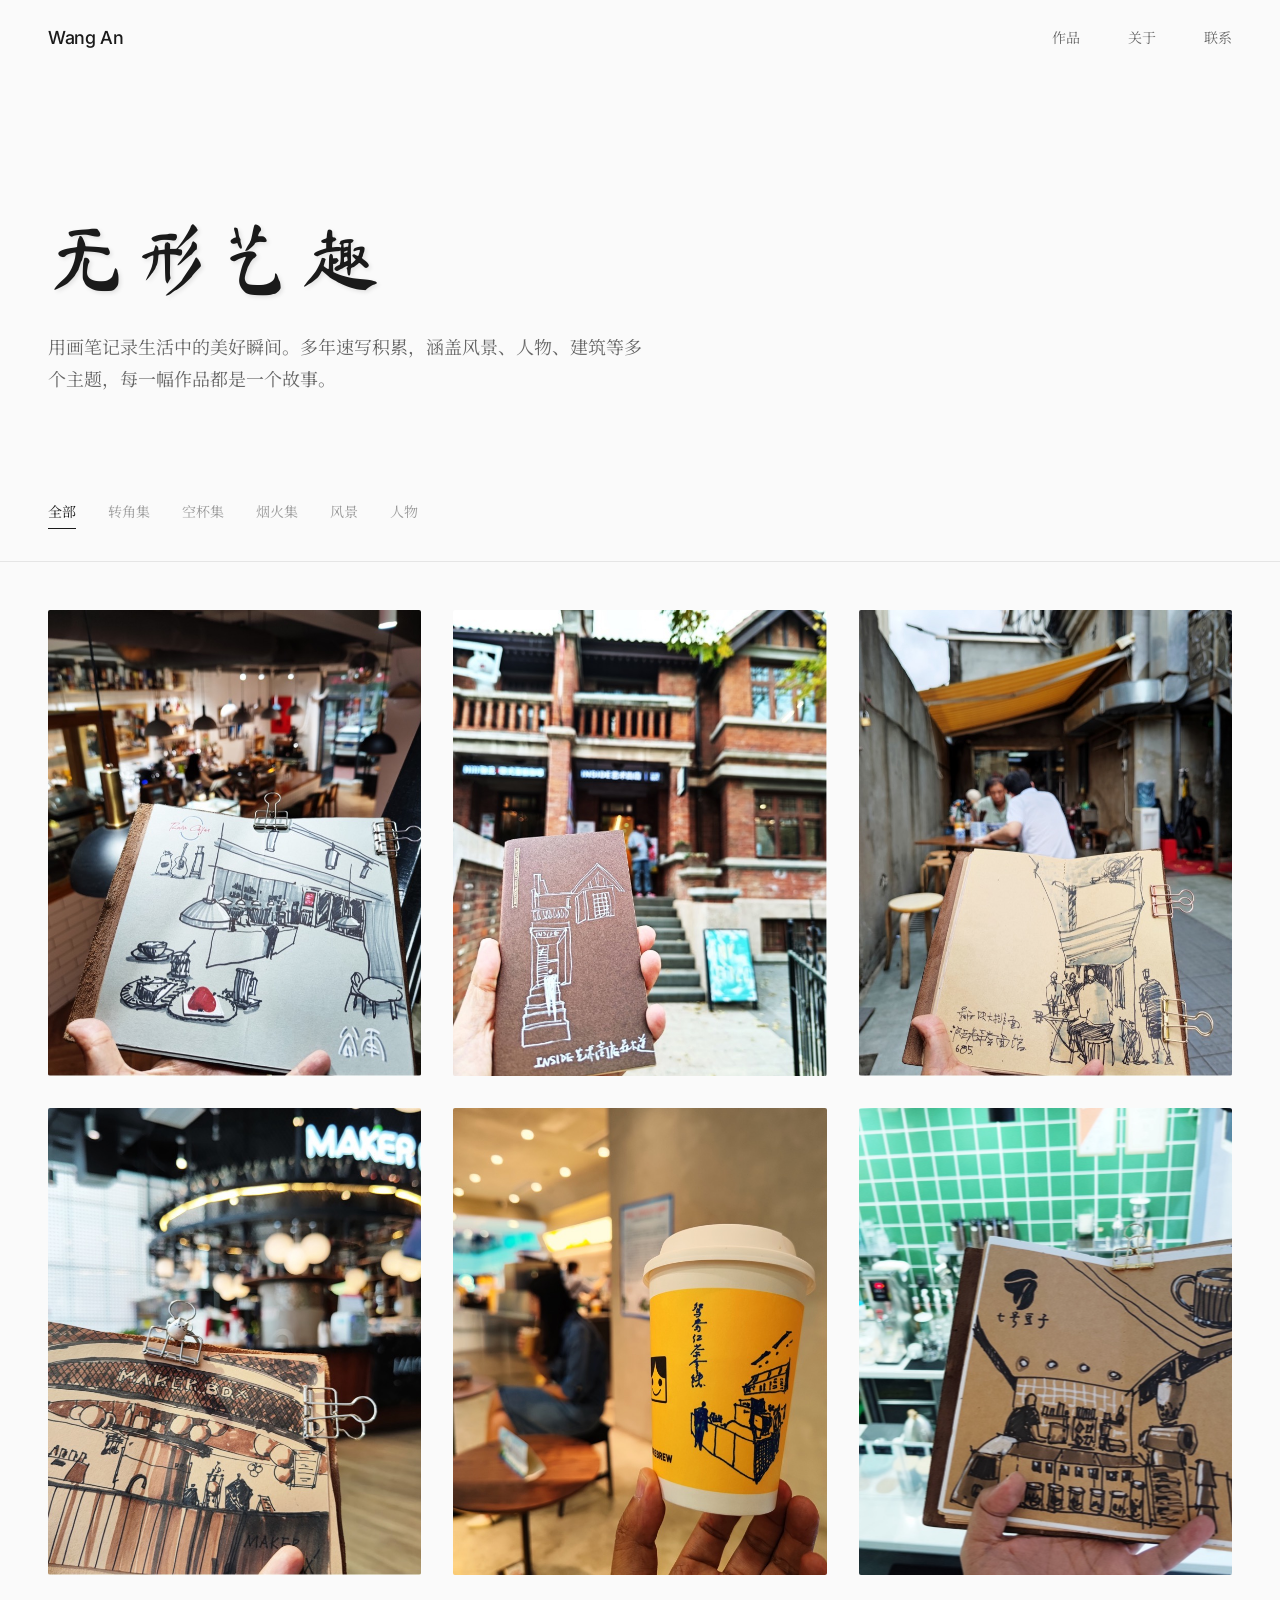
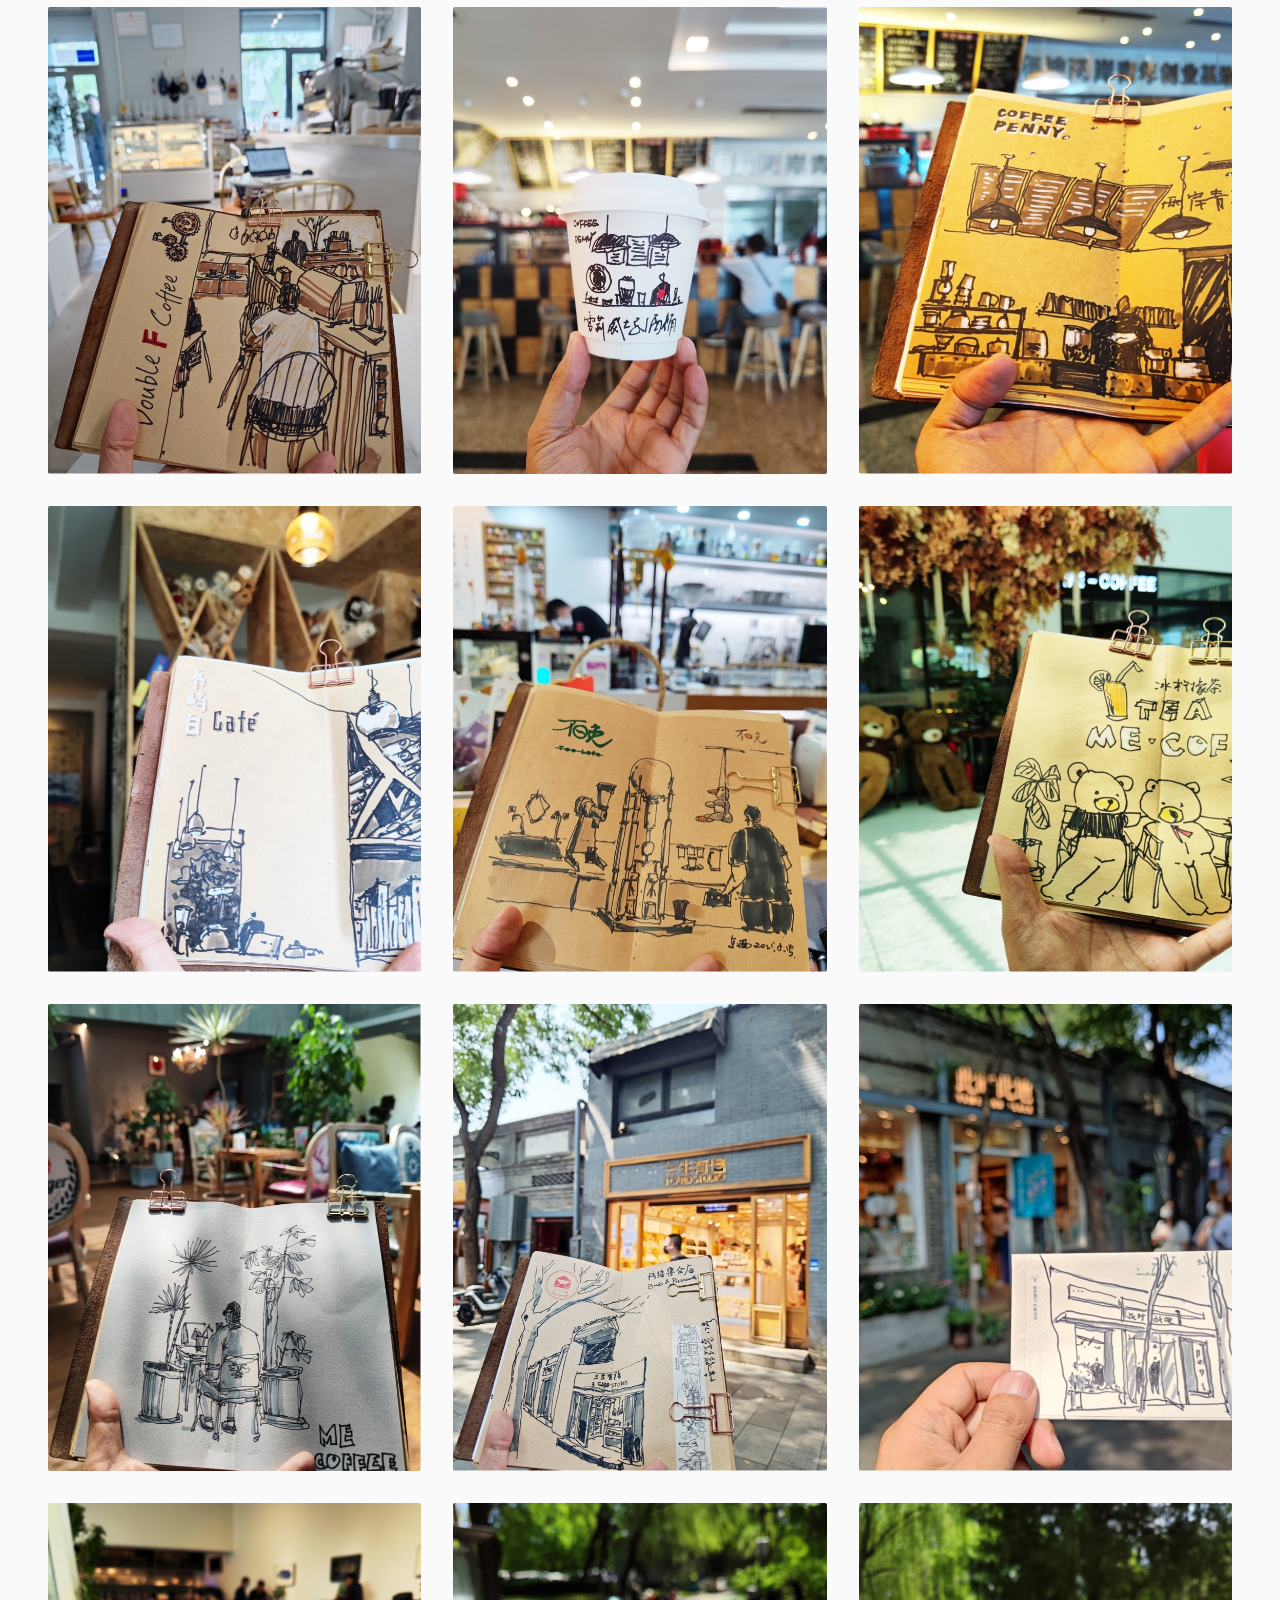
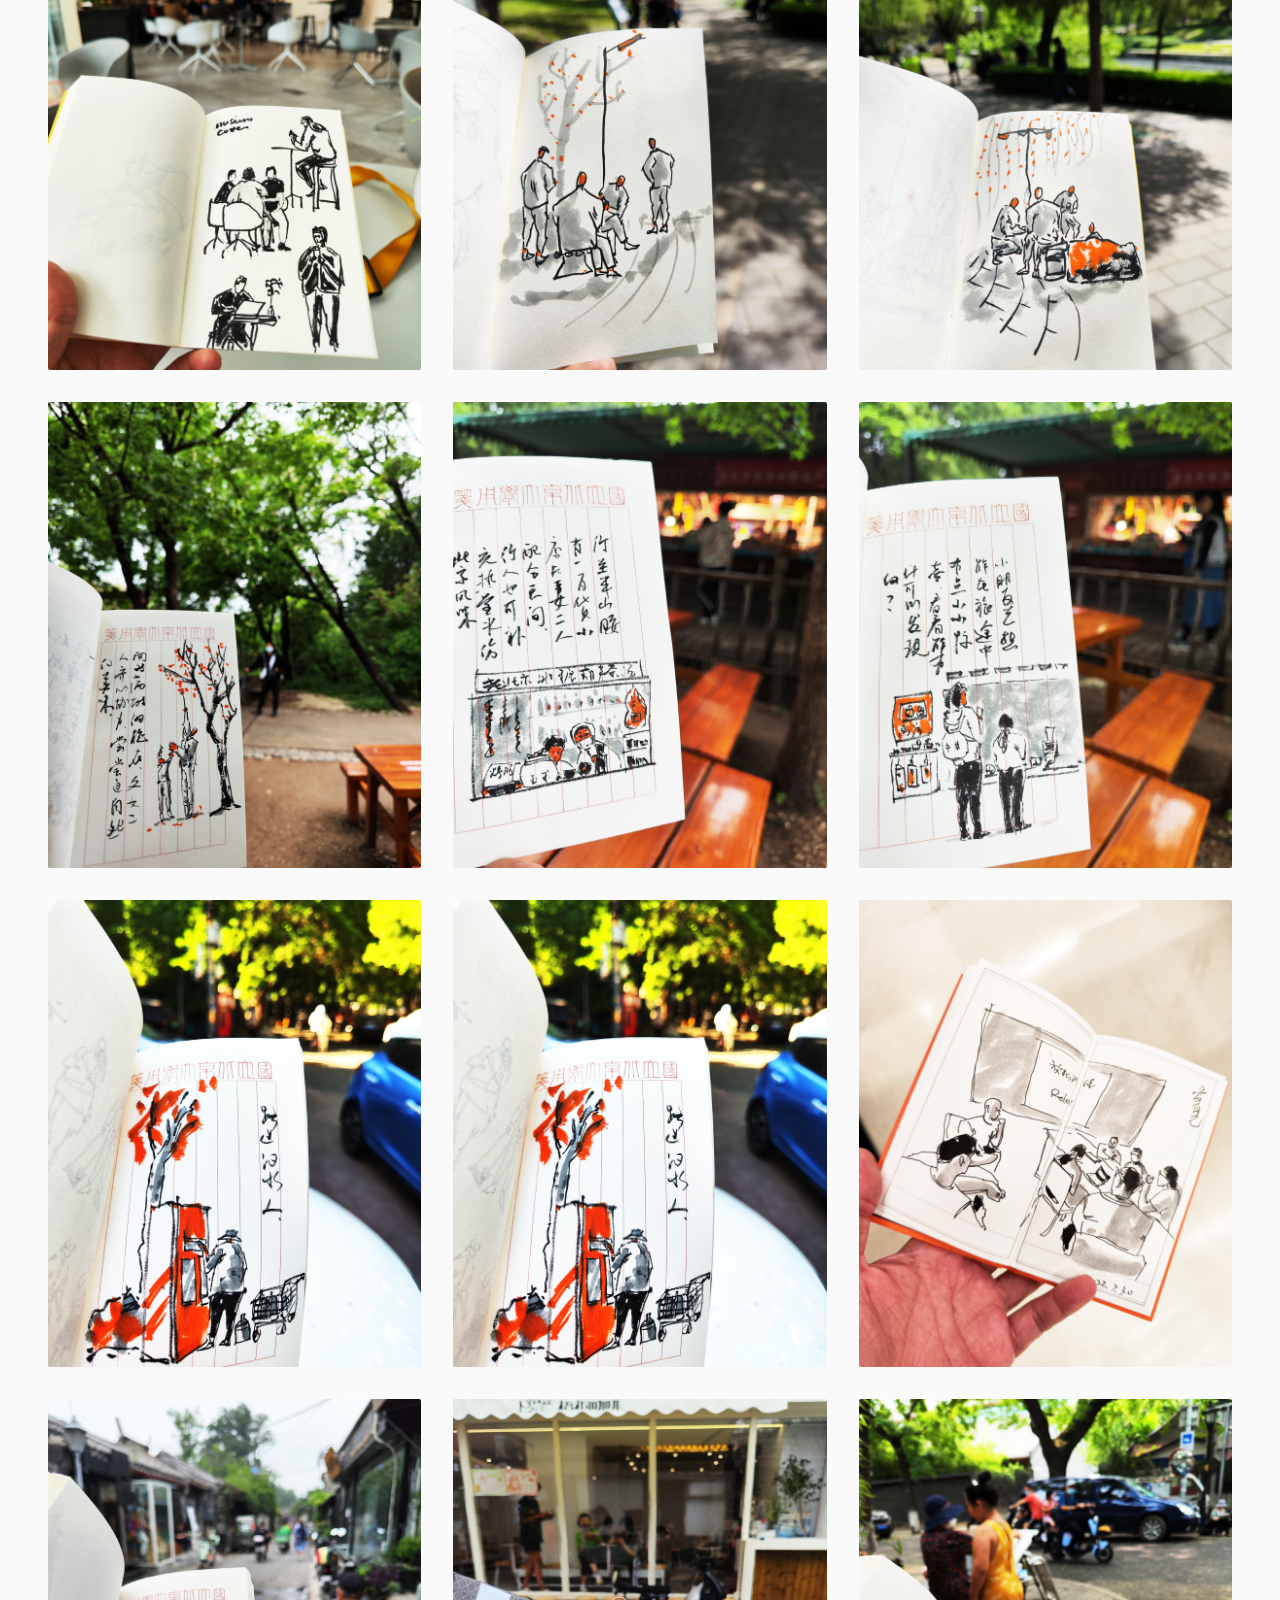
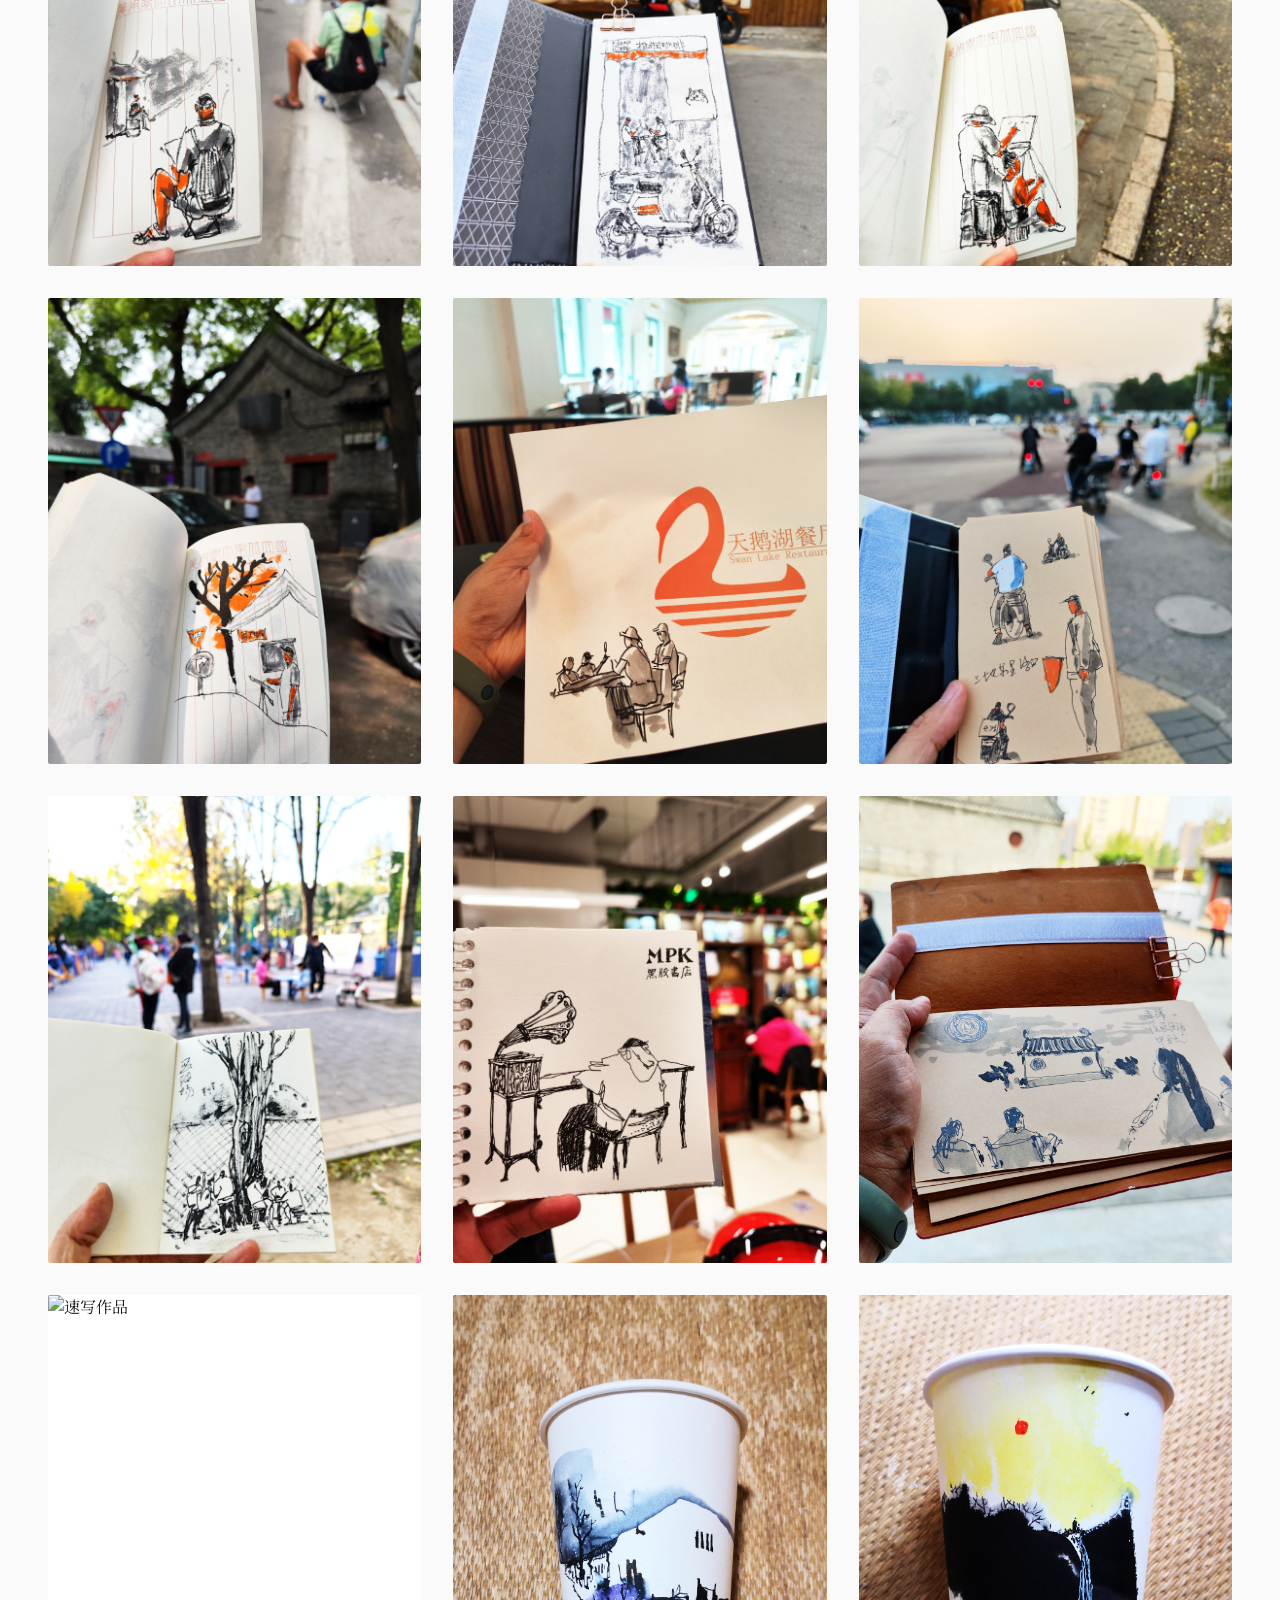
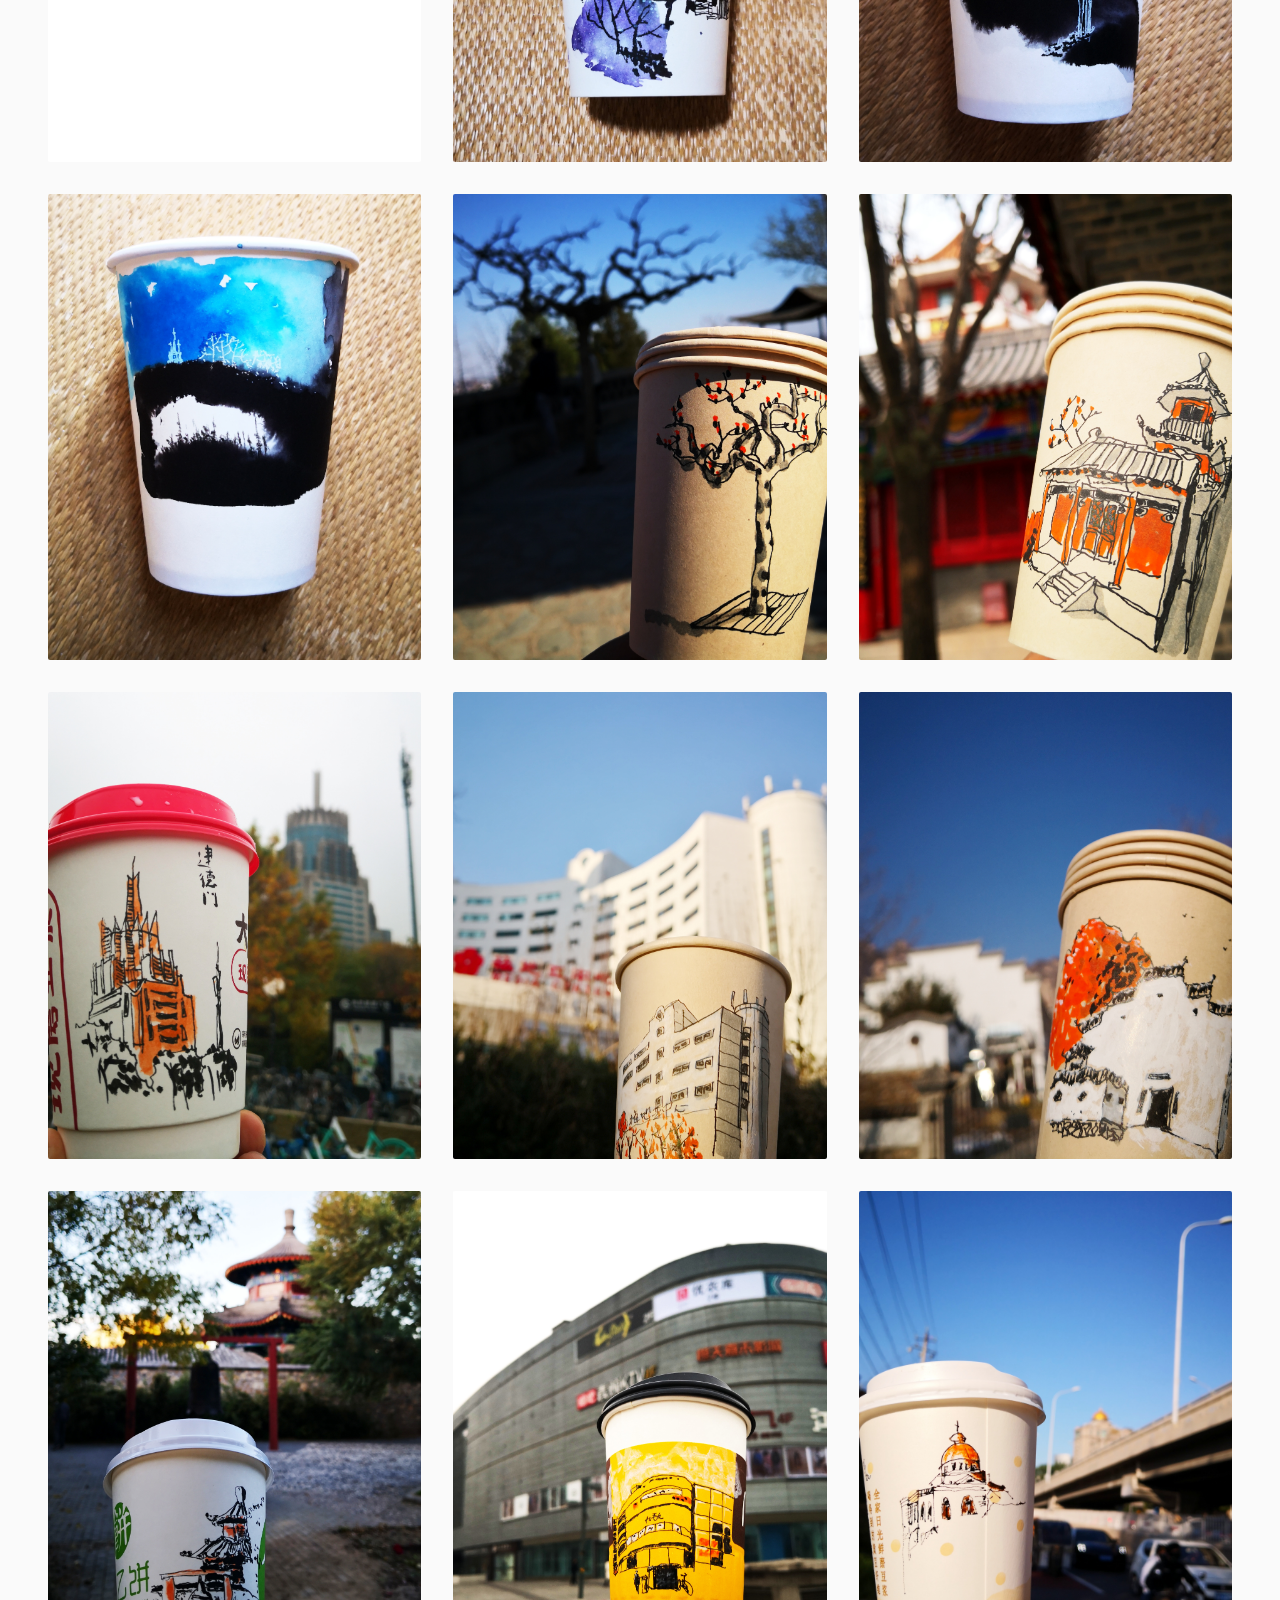
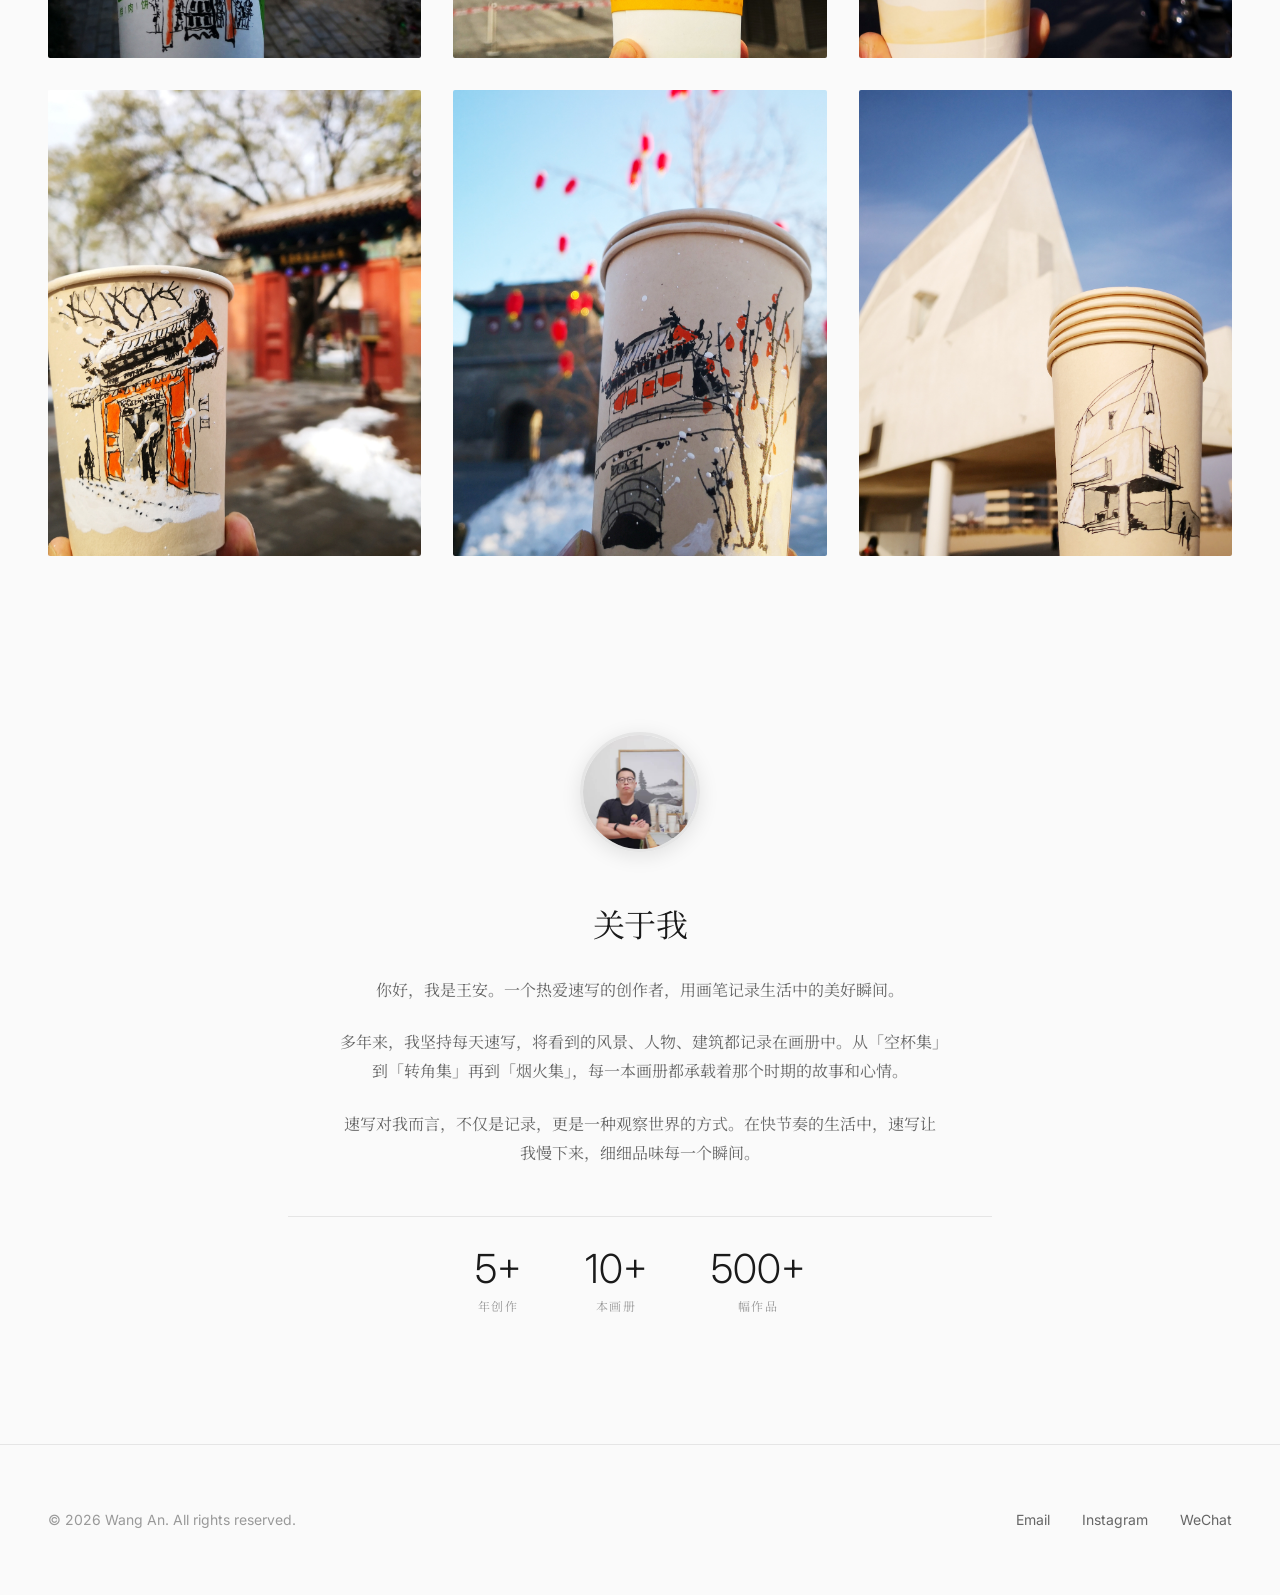
==== index.html @ aca54d9a "修正微信提示文本" ====
<!DOCTYPE html>
<html lang="zh-CN">
<head>
  <meta charset="UTF-8">
  <meta name="viewport" content="width=device-width, initial-scale=1.0">
  <title>Wang An | Sketch Portfolio</title>
  <link rel="preconnect" href="https://fonts.googleapis.com">
  <link rel="preconnect" href="https://fonts.gstatic.com" crossorigin>
  <link href="https://fonts.googleapis.com/css2?family=Inter:wght@300;400;500;600&family=Ma+Shan+Zheng&family=Noto+Serif+SC:wght@300;400;500;600&display=swap" rel="stylesheet">
  <style>
    * {
      margin: 0;
      padding: 0;
      box-sizing: border-box;
    }

    :root {
      --bg-primary: #fafafa;
      --bg-secondary: #ffffff;
      --text-primary: #1a1a1a;
      --text-secondary: #666666;
      --text-muted: #999999;
      --border: #e5e5e5;
      --accent: #1a1a1a;
      --transition: cubic-bezier(0.4, 0, 0.2, 1);
    }

    html {
      scroll-behavior: smooth;
    }

    body {
      font-family: 'Inter', 'Noto Serif SC', -apple-system, BlinkMacSystemFont, sans-serif;
      background: var(--bg-primary);
      color: var(--text-primary);
      line-height: 1.6;
      -webkit-font-smoothing: antialiased;
      -moz-osx-font-smoothing: grayscale;
    }

    /* Header */
    header {
      position: fixed;
      top: 0;
      left: 0;
      right: 0;
      z-index: 100;
      background: rgba(250, 250, 250, 0.95);
      backdrop-filter: blur(10px);
      border-bottom: 1px solid transparent;
      transition: border-color 0.3s var(--transition);
    }

    header.scrolled {
      border-color: var(--border);
    }

    .header-inner {
      max-width: 1400px;
      margin: 0 auto;
      padding: 1.5rem 3rem;
      display: flex;
      justify-content: space-between;
      align-items: center;
    }

    .logo {
      font-size: 1.125rem;
      font-weight: 500;
      letter-spacing: -0.02em;
      color: var(--text-primary);
      text-decoration: none;
    }

    nav {
      display: flex;
      gap: 3rem;
    }

    nav a {
      font-size: 0.875rem;
      color: var(--text-secondary);
      text-decoration: none;
      transition: color 0.2s var(--transition);
      position: relative;
    }

    nav a::after {
      content: '';
      position: absolute;
      bottom: -4px;
      left: 0;
      width: 0;
      height: 1px;
      background: var(--text-primary);
      transition: width 0.3s var(--transition);
    }

    nav a:hover,
    nav a.active {
      color: var(--text-primary);
    }

    nav a:hover::after,
    nav a.active::after {
      width: 100%;
    }

    /* Main */
    main {
      padding-top: 80px;
    }

    /* Hero Section */
    .hero {
      max-width: 1400px;
      margin: 0 auto;
      padding: 8rem 3rem 4rem;
    }

    .hero-content {
      max-width: 800px;
    }

    .hero-title {
      font-family: 'Ma Shan Zheng', cursive;
      font-size: clamp(3rem, 6vw, 5rem);
      font-weight: 400;
      line-height: 1.3;
      letter-spacing: 0.1em;
      margin-bottom: 1.5rem;
      color: var(--text-primary);
      text-shadow: 2px 2px 4px rgba(0,0,0,0.1);
    }

    .hero p {
      font-size: 1.125rem;
      color: var(--text-secondary);
      max-width: 600px;
      line-height: 1.8;
    }

    /* Filter */
    .filter {
      max-width: 1400px;
      margin: 0 auto;
      padding: 2rem 3rem;
      display: flex;
      gap: 2rem;
      border-bottom: 1px solid var(--border);
    }

    .filter-btn {
      font-family: inherit;
      font-size: 0.875rem;
      color: var(--text-muted);
      background: none;
      border: none;
      cursor: pointer;
      padding: 0.5rem 0;
      transition: color 0.2s var(--transition);
      position: relative;
    }

    .filter-btn::after {
      content: '';
      position: absolute;
      bottom: 0;
      left: 0;
      width: 0;
      height: 1px;
      background: var(--text-primary);
      transition: width 0.3s var(--transition);
    }

    .filter-btn:hover,
    .filter-btn.active {
      color: var(--text-primary);
    }

    .filter-btn.active::after {
      width: 100%;
    }

    /* Gallery Grid */
    .gallery {
      max-width: 1400px;
      margin: 0 auto;
      padding: 3rem;
      display: grid;
      grid-template-columns: repeat(auto-fill, minmax(350px, 1fr));
      gap: 2rem;
    }

    .gallery-item {
      position: relative;
      aspect-ratio: 4/5;
      background: var(--bg-secondary);
      overflow: hidden;
      cursor: pointer;
      border-radius: 2px;
    }

    .gallery-item img {
      width: 100%;
      height: 100%;
      object-fit: cover;
      transition: transform 0.6s var(--transition), opacity 0.4s var(--transition);
    }

    .gallery-item:hover img {
      transform: scale(1.03);
    }

    .gallery-item-overlay {
      position: absolute;
      inset: 0;
      background: linear-gradient(to top, rgba(0,0,0,0.6) 0%, transparent 50%);
      opacity: 0;
      transition: opacity 0.4s var(--transition);
      display: flex;
      flex-direction: column;
      justify-content: flex-end;
      padding: 1.5rem;
    }

    .gallery-item:hover .gallery-item-overlay {
      opacity: 1;
    }

    .gallery-item-title {
      font-size: 1rem;
      font-weight: 500;
      color: #fff;
      margin-bottom: 0.25rem;
      transform: translateY(10px);
      transition: transform 0.4s var(--transition);
    }

    .gallery-item-meta {
      font-size: 0.75rem;
      color: rgba(255,255,255,0.7);
      transform: translateY(10px);
      transition: transform 0.4s var(--transition) 0.05s;
    }

    .gallery-item:hover .gallery-item-title,
    .gallery-item:hover .gallery-item-meta {
      transform: translateY(0);
    }

    /* About Section */
    .about {
      max-width: 800px;
      margin: 0 auto;
      padding: 8rem 3rem;
      text-align: center;
    }

    .about-header {
      margin-bottom: 3rem;
    }

    .about-image {
      width: 120px;
      height: 120px;
      margin: 0 auto 1.5rem;
      border-radius: 50%;
      overflow: hidden;
      border: 3px solid var(--border);
      box-shadow: 0 4px 20px rgba(0,0,0,0.1);
    }

    .about-image img {
      width: 100%;
      height: 100%;
      object-fit: cover;
    }

    .about-content h2 {
      font-size: 2rem;
      font-weight: 400;
      margin-bottom: 1.5rem;
      letter-spacing: -0.02em;
    }

    .about-content p {
      color: var(--text-secondary);
      margin-bottom: 1.5rem;
      line-height: 1.8;
      max-width: 600px;
      margin-left: auto;
      margin-right: auto;
    }

    .about-stats {
      display: flex;
      justify-content: center;
      gap: 4rem;
      margin-top: 3rem;
      padding-top: 2rem;
      border-top: 1px solid var(--border);
    }

    .stat-number {
      font-size: 2.5rem;
      font-weight: 300;
      color: var(--text-primary);
      line-height: 1;
    }

    .stat-label {
      font-size: 0.75rem;
      color: var(--text-muted);
      text-transform: uppercase;
      letter-spacing: 0.1em;
      margin-top: 0.5rem;
    }

    /* Footer */
    footer {
      max-width: 1400px;
      margin: 0 auto;
      padding: 4rem 3rem;
      border-top: 1px solid var(--border);
      display: flex;
      justify-content: space-between;
      align-items: center;
    }

    .footer-left {
      font-size: 0.875rem;
      color: var(--text-muted);
    }

    .footer-right {
      display: flex;
      gap: 2rem;
    }

    .footer-right a {
      font-size: 0.875rem;
      color: var(--text-secondary);
      text-decoration: none;
      transition: color 0.2s;
    }

    .footer-right a:hover {
      color: var(--text-primary);
    }

    /* Lightbox */
    .lightbox {
      position: fixed;
      inset: 0;
      z-index: 1000;
      background: rgba(0, 0, 0, 0.95);
      display: flex;
      align-items: center;
      justify-content: center;
      opacity: 0;
      visibility: hidden;
      transition: opacity 0.4s var(--transition), visibility 0.4s;
    }

    .lightbox.active {
      opacity: 1;
      visibility: visible;
    }

    .lightbox-content {
      position: relative;
      max-width: 90vw;
      max-height: 90vh;
    }

    .lightbox-content img {
      max-width: 100%;
      max-height: 90vh;
      object-fit: contain;
      display: block;
    }

    .lightbox-close {
      position: absolute;
      top: -3rem;
      right: 0;
      font-size: 2rem;
      color: rgba(255,255,255,0.7);
      background: none;
      border: none;
      cursor: pointer;
      transition: color 0.2s;
    }

    .lightbox-close:hover {
      color: #fff;
    }

    .lightbox-nav {
      position: absolute;
      top: 50%;
      transform: translateY(-50%);
      font-size: 2rem;
      color: rgba(255,255,255,0.5);
      background: none;
      border: none;
      cursor: pointer;
      padding: 1rem;
      transition: color 0.2s;
    }

    .lightbox-nav:hover {
      color: #fff;
    }

    .lightbox-prev { left: -4rem; }
    .lightbox-next { right: -4rem; }

    .lightbox-info {
      position: absolute;
      bottom: -4rem;
      left: 0;
      right: 0;
      text-align: center;
      color: rgba(255,255,255,0.7);
    }

    .lightbox-info h3 {
      font-size: 1.125rem;
      font-weight: 400;
      color: #fff;
      margin-bottom: 0.25rem;
    }

    .lightbox-info p {
      font-size: 0.875rem;
    }

    /* Responsive */
    @media (max-width: 1024px) {
      .about {
        padding: 4rem 1.5rem;
      }

      .about-stats {
        gap: 2rem;
      }

      .stat-number {
        font-size: 2rem;
      }
    }

    @media (max-width: 768px) {
      .header-inner {
        padding: 1rem 1.5rem;
      }

      nav {
        gap: 1.5rem;
      }

      .hero {
        padding: 6rem 1.5rem 3rem;
      }

      .filter {
        padding: 1.5rem;
        gap: 1rem;
        overflow-x: auto;
        -webkit-overflow-scrolling: touch;
      }

      .gallery {
        padding: 2rem 1.5rem;
        grid-template-columns: repeat(auto-fill, minmax(280px, 1fr));
        gap: 1rem;
      }

      .about {
        padding: 4rem 1.5rem;
      }

      .about-image {
        width: 100px;
        height: 100px;
      }

      .about-stats {
        flex-direction: row;
        gap: 2rem;
      }

      .stat-number {
        font-size: 1.75rem;
      }

      footer {
        flex-direction: column;
        gap: 1rem;
        text-align: center;
        padding: 3rem 1.5rem;
      }

      .lightbox-nav {
        display: none;
      }
    }

    /* Loading Animation */
    @keyframes fadeIn {
      from {
        opacity: 0;
        transform: translateY(20px);
      }
      to {
        opacity: 1;
        transform: translateY(0);
      }
    }

    .gallery-item {
      animation: fadeIn 0.6s ease backwards;
    }

    .gallery-item:nth-child(1) { animation-delay: 0.05s; }
    .gallery-item:nth-child(2) { animation-delay: 0.1s; }
    .gallery-item:nth-child(3) { animation-delay: 0.15s; }
    .gallery-item:nth-child(4) { animation-delay: 0.2s; }
    .gallery-item:nth-child(5) { animation-delay: 0.25s; }
    .gallery-item:nth-child(6) { animation-delay: 0.3s; }
  </style>
</head>
<body>
  <header id="header">
    <div class="header-inner">
      <a href="#" class="logo">Wang An</a>
      <nav>
        <a href="#gallery" class="active">作品</a>
        <a href="#about">关于</a>
        <a href="#contact">联系</a>
      </nav>
    </div>
  </header>

  <main>
    <section class="hero">
      <div class="hero-content">
        <h1 class="hero-title">无形艺趣</h1>
        <p>用画笔记录生活中的美好瞬间。多年速写积累，涵盖风景、人物、建筑等多个主题，每一幅作品都是一个故事。</p>
      </div>
    </section>

    <div class="filter">
      <button class="filter-btn active" data-filter="all">全部</button>
      <button class="filter-btn" data-filter="转角集">转角集</button>
      <button class="filter-btn" data-filter="空杯集">空杯集</button>
      <button class="filter-btn" data-filter="烟火集">烟火集</button>
      <button class="filter-btn" data-filter="风景">风景</button>
      <button class="filter-btn" data-filter="人物">人物</button>
    </div>

    <section id="gallery" class="gallery">
      <div class="gallery-item" data-collection="转角集" data-category="风景">
        <img src="转角集/图片 1.jpg" alt="速写作品 1" loading="lazy">
        <div class="gallery-item-overlay">
          <h3 class="gallery-item-title">转角集 · 作品 1</h3>
          <p class="gallery-item-meta">2020</p>
        </div>
      </div>
      <div class="gallery-item" data-collection="转角集" data-category="风景">
        <img src="转角集/图片 2.jpg" alt="速写作品 2" loading="lazy">
        <div class="gallery-item-overlay">
          <h3 class="gallery-item-title">转角集 · 作品 2</h3>
          <p class="gallery-item-meta">2020</p>
        </div>
      </div>
      <div class="gallery-item" data-collection="转角集" data-category="风景">
        <img src="转角集/图片 3.jpg" alt="速写作品 3" loading="lazy">
        <div class="gallery-item-overlay">
          <h3 class="gallery-item-title">转角集 · 作品 3</h3>
          <p class="gallery-item-meta">2020</p>
        </div>
      </div>
      <div class="gallery-item" data-collection="转角集" data-category="风景">
        <img src="转角集/图片 4.jpg" alt="速写作品 4" loading="lazy">
        <div class="gallery-item-overlay">
          <h3 class="gallery-item-title">转角集 · 作品 4</h3>
          <p class="gallery-item-meta">2020</p>
        </div>
      </div>
      <div class="gallery-item" data-collection="转角集" data-category="风景">
        <img src="转角集/图片 5.jpg" alt="速写作品 5" loading="lazy">
        <div class="gallery-item-overlay">
          <h3 class="gallery-item-title">转角集 · 作品 5</h3>
          <p class="gallery-item-meta">2020</p>
        </div>
      </div>
      <div class="gallery-item" data-collection="转角集" data-category="风景">
        <img src="转角集/图片 6.jpg" alt="速写作品 6" loading="lazy">
        <div class="gallery-item-overlay">
          <h3 class="gallery-item-title">转角集 · 作品 6</h3>
          <p class="gallery-item-meta">2020</p>
        </div>
      </div>
      <div class="gallery-item" data-collection="转角集" data-category="风景">
        <img src="转角集/图片 7.jpg" alt="速写作品 7" loading="lazy">
        <div class="gallery-item-overlay">
          <h3 class="gallery-item-title">转角集 · 作品 7</h3>
          <p class="gallery-item-meta">2020</p>
        </div>
      </div>
      <div class="gallery-item" data-collection="转角集" data-category="风景">
        <img src="转角集/图片 8.jpg" alt="速写作品 8" loading="lazy">
        <div class="gallery-item-overlay">
          <h3 class="gallery-item-title">转角集 · 作品 8</h3>
          <p class="gallery-item-meta">2020</p>
        </div>
      </div>
      <div class="gallery-item" data-collection="转角集" data-category="风景">
        <img src="转角集/图片 9.jpg" alt="速写作品 9" loading="lazy">
        <div class="gallery-item-overlay">
          <h3 class="gallery-item-title">转角集 · 作品 9</h3>
          <p class="gallery-item-meta">2020</p>
        </div>
      </div>
      <div class="gallery-item" data-collection="转角集" data-category="风景">
        <img src="转角集/图片 10.jpg" alt="速写作品 10" loading="lazy">
        <div class="gallery-item-overlay">
          <h3 class="gallery-item-title">转角集 · 作品 10</h3>
          <p class="gallery-item-meta">2020</p>
        </div>
      </div>
      <div class="gallery-item" data-collection="转角集" data-category="风景">
        <img src="转角集/图片 11.jpg" alt="速写作品 11" loading="lazy">
        <div class="gallery-item-overlay">
          <h3 class="gallery-item-title">转角集 · 作品 11</h3>
          <p class="gallery-item-meta">2020</p>
        </div>
      </div>
      <div class="gallery-item" data-collection="转角集" data-category="风景">
        <img src="转角集/图片 12.jpg" alt="速写作品 12" loading="lazy">
        <div class="gallery-item-overlay">
          <h3 class="gallery-item-title">转角集 · 作品 12</h3>
          <p class="gallery-item-meta">2020</p>
        </div>
      </div>
      <div class="gallery-item" data-collection="转角集" data-category="风景">
        <img src="转角集/图片 13.jpg" alt="速写作品 13" loading="lazy">
        <div class="gallery-item-overlay">
          <h3 class="gallery-item-title">转角集 · 作品 13</h3>
          <p class="gallery-item-meta">2020</p>
        </div>
      </div>
      <div class="gallery-item" data-collection="转角集" data-category="风景">
        <img src="转角集/图片 14.jpg" alt="速写作品 14" loading="lazy">
        <div class="gallery-item-overlay">
          <h3 class="gallery-item-title">转角集 · 作品 14</h3>
          <p class="gallery-item-meta">2020</p>
        </div>
      </div>
      <div class="gallery-item" data-collection="转角集" data-category="风景">
        <img src="转角集/图片 15.jpg" alt="速写作品 15" loading="lazy">
        <div class="gallery-item-overlay">
          <h3 class="gallery-item-title">转角集 · 作品 15</h3>
          <p class="gallery-item-meta">2020</p>
        </div>
      </div>
          <div class="gallery-item" data-collection="烟火集" data-category="风景">
        <img src="烟火集/IMG_20220421_121808-01.jpeg" alt="速写作品" loading="lazy">
        <div class="gallery-item-overlay">
          <h3 class="gallery-item-title">烟火集 · 作品 1</h3>
          <p class="gallery-item-meta">2022</p>
        </div>
      </div>
      <div class="gallery-item" data-collection="烟火集" data-category="风景">
        <img src="烟火集/IMG_20220422_111820-01.jpeg" alt="速写作品" loading="lazy">
        <div class="gallery-item-overlay">
          <h3 class="gallery-item-title">烟火集 · 作品 2</h3>
          <p class="gallery-item-meta">2022</p>
        </div>
      </div>
      <div class="gallery-item" data-collection="烟火集" data-category="风景">
        <img src="烟火集/IMG_20220422_112252-01.jpeg" alt="速写作品" loading="lazy">
        <div class="gallery-item-overlay">
          <h3 class="gallery-item-title">烟火集 · 作品 3</h3>
          <p class="gallery-item-meta">2022</p>
        </div>
      </div>
      <div class="gallery-item" data-collection="烟火集" data-category="风景">
        <img src="烟火集/IMG_20220508_121918-01.jpeg" alt="速写作品" loading="lazy">
        <div class="gallery-item-overlay">
          <h3 class="gallery-item-title">烟火集 · 作品 4</h3>
          <p class="gallery-item-meta">2022</p>
        </div>
      </div>
      <div class="gallery-item" data-collection="烟火集" data-category="风景">
        <img src="烟火集/IMG_20220508_123035-01.jpeg" alt="速写作品" loading="lazy">
        <div class="gallery-item-overlay">
          <h3 class="gallery-item-title">烟火集 · 作品 5</h3>
          <p class="gallery-item-meta">2022</p>
        </div>
      </div>
      <div class="gallery-item" data-collection="烟火集" data-category="风景">
        <img src="烟火集/IMG_20220508_124102-01.jpeg" alt="速写作品" loading="lazy">
        <div class="gallery-item-overlay">
          <h3 class="gallery-item-title">烟火集 · 作品 6</h3>
          <p class="gallery-item-meta">2022</p>
        </div>
      </div>
      <div class="gallery-item" data-collection="烟火集" data-category="风景">
        <img src="烟火集/IMG_20220529_162153-01.jpeg" alt="速写作品" loading="lazy">
        <div class="gallery-item-overlay">
          <h3 class="gallery-item-title">烟火集 · 作品 7</h3>
          <p class="gallery-item-meta">2022</p>
        </div>
      </div>
      <div class="gallery-item" data-collection="烟火集" data-category="风景">
        <img src="烟火集/IMG_20220530_000104_204.jpg" alt="速写作品" loading="lazy">
        <div class="gallery-item-overlay">
          <h3 class="gallery-item-title">烟火集 · 作品 8</h3>
          <p class="gallery-item-meta">2022</p>
        </div>
      </div>
      <div class="gallery-item" data-collection="烟火集" data-category="风景">
        <img src="烟火集/IMG_20220731_110556-01.jpeg" alt="速写作品" loading="lazy">
        <div class="gallery-item-overlay">
          <h3 class="gallery-item-title">烟火集 · 作品 9</h3>
          <p class="gallery-item-meta">2022</p>
        </div>
      </div>
      <div class="gallery-item" data-collection="烟火集" data-category="风景">
        <img src="烟火集/IMG_20220806_101411-01.jpeg" alt="速写作品" loading="lazy">
        <div class="gallery-item-overlay">
          <h3 class="gallery-item-title">烟火集 · 作品 10</h3>
          <p class="gallery-item-meta">2022</p>
        </div>
      </div>
      <div class="gallery-item" data-collection="烟火集" data-category="风景">
        <img src="烟火集/IMG_20220806_102522-01.jpeg" alt="速写作品" loading="lazy">
        <div class="gallery-item-overlay">
          <h3 class="gallery-item-title">烟火集 · 作品 11</h3>
          <p class="gallery-item-meta">2022</p>
        </div>
      </div>
      <div class="gallery-item" data-collection="烟火集" data-category="风景">
        <img src="烟火集/IMG_20220806_111328-01.jpeg" alt="速写作品" loading="lazy">
        <div class="gallery-item-overlay">
          <h3 class="gallery-item-title">烟火集 · 作品 12</h3>
          <p class="gallery-item-meta">2022</p>
        </div>
      </div>
      <div class="gallery-item" data-collection="烟火集" data-category="风景">
        <img src="烟火集/IMG_20220806_111437-01.jpeg" alt="速写作品" loading="lazy">
        <div class="gallery-item-overlay">
          <h3 class="gallery-item-title">烟火集 · 作品 13</h3>
          <p class="gallery-item-meta">2022</p>
        </div>
      </div>
      <div class="gallery-item" data-collection="烟火集" data-category="风景">
        <img src="烟火集/IMG_20220814_112403-01.jpeg" alt="速写作品" loading="lazy">
        <div class="gallery-item-overlay">
          <h3 class="gallery-item-title">烟火集 · 作品 14</h3>
          <p class="gallery-item-meta">2022</p>
        </div>
      </div>
      <div class="gallery-item" data-collection="烟火集" data-category="风景">
        <img src="烟火集/IMG_20220930_172922-01.jpeg" alt="速写作品" loading="lazy">
        <div class="gallery-item-overlay">
          <h3 class="gallery-item-title">烟火集 · 作品 15</h3>
          <p class="gallery-item-meta">2022</p>
        </div>
      </div>
      <div class="gallery-item" data-collection="烟火集" data-category="风景">
        <img src="烟火集/IMG_20221016_162659-01.jpeg" alt="速写作品" loading="lazy">
        <div class="gallery-item-overlay">
          <h3 class="gallery-item-title">烟火集 · 作品 16</h3>
          <p class="gallery-item-meta">2022</p>
        </div>
      </div>
      <div class="gallery-item" data-collection="烟火集" data-category="风景">
        <img src="烟火集/IMG_20221024_135651-01.jpeg" alt="速写作品" loading="lazy">
        <div class="gallery-item-overlay">
          <h3 class="gallery-item-title">烟火集 · 作品 17</h3>
          <p class="gallery-item-meta">2022</p>
        </div>
      </div>
      <div class="gallery-item" data-collection="烟火集" data-category="风景">
        <img src="烟火集/WechatIMG1101.jpeg" alt="速写作品" loading="lazy">
        <div class="gallery-item-overlay">
          <h3 class="gallery-item-title">烟火集 · 作品 18</h3>
          <p class="gallery-item-meta">2022</p>
        </div>
      </div>
      <div class="gallery-item" data-collection="空杯集" data-category="风景">
        <img src="空杯集/植物园.jpeg" alt="速写作品" loading="lazy">
        <div class="gallery-item-overlay">
          <h3 class="gallery-item-title">空杯集 · 作品 1</h3>
          <p class="gallery-item-meta">2020</p>
        </div>
      </div>
      <div class="gallery-item" data-collection="空杯集" data-category="风景">
        <img src="空杯集/IMG_20200210_193935-01.jpeg" alt="速写作品" loading="lazy">
        <div class="gallery-item-overlay">
          <h3 class="gallery-item-title">空杯集 · 作品 2</h3>
          <p class="gallery-item-meta">2020</p>
        </div>
      </div>
      <div class="gallery-item" data-collection="空杯集" data-category="风景">
        <img src="空杯集/IMG_20200217_121407-01.jpeg" alt="速写作品" loading="lazy">
        <div class="gallery-item-overlay">
          <h3 class="gallery-item-title">空杯集 · 作品 3</h3>
          <p class="gallery-item-meta">2020</p>
        </div>
      </div>
      <div class="gallery-item" data-collection="空杯集" data-category="风景">
        <img src="空杯集/IMG_20200217_122225-01.jpeg" alt="速写作品" loading="lazy">
        <div class="gallery-item-overlay">
          <h3 class="gallery-item-title">空杯集 · 作品 4</h3>
          <p class="gallery-item-meta">2020</p>
        </div>
      </div>
      <div class="gallery-item" data-collection="空杯集" data-category="风景">
        <img src="空杯集/IMG_20200403_143514-01.jpeg" alt="速写作品" loading="lazy">
        <div class="gallery-item-overlay">
          <h3 class="gallery-item-title">空杯集 · 作品 5</h3>
          <p class="gallery-item-meta">2020</p>
        </div>
      </div>
      <div class="gallery-item" data-collection="空杯集" data-category="风景">
        <img src="空杯集/IMG_20200409_135620-01.jpeg" alt="速写作品" loading="lazy">
        <div class="gallery-item-overlay">
          <h3 class="gallery-item-title">空杯集 · 作品 6</h3>
          <p class="gallery-item-meta">2020</p>
        </div>
      </div>
      <div class="gallery-item" data-collection="空杯集" data-category="风景">
        <img src="空杯集/健德门.jpeg" alt="速写作品" loading="lazy">
        <div class="gallery-item-overlay">
          <h3 class="gallery-item-title">空杯集 · 作品 7</h3>
          <p class="gallery-item-meta">2020</p>
        </div>
      </div>
      <div class="gallery-item" data-collection="空杯集" data-category="风景">
        <img src="空杯集/军事博物馆2.jpeg" alt="速写作品" loading="lazy">
        <div class="gallery-item-overlay">
          <h3 class="gallery-item-title">空杯集 · 作品 8</h3>
          <p class="gallery-item-meta">2020</p>
        </div>
      </div>
      <div class="gallery-item" data-collection="空杯集" data-category="风景">
        <img src="空杯集/凤凰岭.jpeg" alt="速写作品" loading="lazy">
        <div class="gallery-item-overlay">
          <h3 class="gallery-item-title">空杯集 · 作品 9</h3>
          <p class="gallery-item-meta">2020</p>
        </div>
      </div>
      <div class="gallery-item" data-collection="空杯集" data-category="风景">
        <img src="空杯集/大钟寺.jpeg" alt="速写作品" loading="lazy">
        <div class="gallery-item-overlay">
          <h3 class="gallery-item-title">空杯集 · 作品 10</h3>
          <p class="gallery-item-meta">2020</p>
        </div>
      </div>
      <div class="gallery-item" data-collection="空杯集" data-category="风景">
        <img src="空杯集/巴沟.jpeg" alt="速写作品" loading="lazy">
        <div class="gallery-item-overlay">
          <h3 class="gallery-item-title">空杯集 · 作品 11</h3>
          <p class="gallery-item-meta">2020</p>
        </div>
      </div>
      <div class="gallery-item" data-collection="空杯集" data-category="风景">
        <img src="空杯集/建国门.jpeg" alt="速写作品" loading="lazy">
        <div class="gallery-item-overlay">
          <h3 class="gallery-item-title">空杯集 · 作品 12</h3>
          <p class="gallery-item-meta">2020</p>
        </div>
      </div>
      <div class="gallery-item" data-collection="空杯集" data-category="风景">
        <img src="空杯集/珠市口-先农坛2.jpeg" alt="速写作品" loading="lazy">
        <div class="gallery-item-overlay">
          <h3 class="gallery-item-title">空杯集 · 作品 13</h3>
          <p class="gallery-item-meta">2020</p>
        </div>
      </div>
      <div class="gallery-item" data-collection="空杯集" data-category="风景">
        <img src="空杯集/老龙头.jpeg" alt="速写作品" loading="lazy">
        <div class="gallery-item-overlay">
          <h3 class="gallery-item-title">空杯集 · 作品 14</h3>
          <p class="gallery-item-meta">2020</p>
        </div>
      </div>
      <div class="gallery-item" data-collection="空杯集" data-category="风景">
        <img src="空杯集/阿亚那教堂.jpeg" alt="速写作品" loading="lazy">
        <div class="gallery-item-overlay">
          <h3 class="gallery-item-title">空杯集 · 作品 15</h3>
          <p class="gallery-item-meta">2020</p>
        </div>
      </div>
    </section>

    <section id="about" class="about">
      <div class="about-header">
        <div class="about-image">
          <img src="转角集/肖像.jpeg" alt="王安" loading="lazy">
        </div>
      </div>
      <div class="about-content">
        <h2>关于我</h2>
        <p>你好，我是王安。一个热爱速写的创作者，用画笔记录生活中的美好瞬间。</p>
        <p>多年来，我坚持每天速写，将看到的风景、人物、建筑都记录在画册中。从「空杯集」到「转角集」再到「烟火集」，每一本画册都承载着那个时期的故事和心情。</p>
        <p>速写对我而言，不仅是记录，更是一种观察世界的方式。在快节奏的生活中，速写让我慢下来，细细品味每一个瞬间。</p>
        
        <div class="about-stats">
          <div class="stat">
            <div class="stat-number">5+</div>
            <div class="stat-label">年创作</div>
          </div>
          <div class="stat">
            <div class="stat-number">10+</div>
            <div class="stat-label">本画册</div>
          </div>
          <div class="stat">
            <div class="stat-number">500+</div>
            <div class="stat-label">幅作品</div>
          </div>
        </div>
      </div>
    </section>
  </main>

  <footer id="contact">
    <div class="footer-left">
      © 2026 Wang An. All rights reserved.
    </div>
    <div class="footer-right">
      <a href="mailto:wangan@shuce.top">Email</a>
      <a href="https://instagram.com/waanng" target="_blank">Instagram</a>
      <a href="#" onclick="alert('微信: waanng')">WeChat</a>
    </div>
  </footer>

  <!-- Lightbox -->
  <div class="lightbox" id="lightbox">
    <button class="lightbox-close" onclick="closeLightbox()">&times;</button>
    <button class="lightbox-nav lightbox-prev" onclick="changeImage(-1)">&#8249;</button>
    <button class="lightbox-nav lightbox-next" onclick="changeImage(1)">&#8250;</button>
    <div class="lightbox-content">
      <img src="" alt="" id="lightbox-img">
      <div class="lightbox-info">
        <h3 id="lightbox-title"></h3>
        <p id="lightbox-meta"></p>
      </div>
    </div>
  </div>

  <script>
    // Header scroll effect
    const header = document.getElementById('header');
    window.addEventListener('scroll', () => {
      if (window.scrollY > 50) {
        header.classList.add('scrolled');
      } else {
        header.classList.remove('scrolled');
      }
    });

    // Filter functionality
    const filterBtns = document.querySelectorAll('.filter-btn');
    const galleryItems = document.querySelectorAll('.gallery-item');

    filterBtns.forEach(btn => {
      btn.addEventListener('click', () => {
        const filter = btn.dataset.filter;
        
        filterBtns.forEach(b => b.classList.remove('active'));
        btn.classList.add('active');

        galleryItems.forEach(item => {
          const collection = item.dataset.collection;
          const category = item.dataset.category;
          
          if (filter === 'all' || collection === filter || category === filter) {
            item.style.display = 'block';
            setTimeout(() => {
              item.style.opacity = '1';
              item.style.transform = 'translateY(0)';
            }, 10);
          } else {
            item.style.opacity = '0';
            item.style.transform = 'translateY(20px)';
            setTimeout(() => {
              item.style.display = 'none';
            }, 300);
          }
        });
      });
    });

    // Lightbox functionality
    const lightbox = document.getElementById('lightbox');
    const lightboxImg = document.getElementById('lightbox-img');
    const lightboxTitle = document.getElementById('lightbox-title');
    const lightboxMeta = document.getElementById('lightbox-meta');
    let currentImageIndex = 0;
    let visibleItems = [];

    function openLightbox(index) {
      visibleItems = Array.from(galleryItems).filter(item => item.style.display !== 'none');
      currentImageIndex = index;
      updateLightbox();
      lightbox.classList.add('active');
      document.body.style.overflow = 'hidden';
    }

    function closeLightbox() {
      lightbox.classList.remove('active');
      document.body.style.overflow = '';
    }

    function changeImage(direction) {
      currentImageIndex += direction;
      if (currentImageIndex < 0) currentImageIndex = visibleItems.length - 1;
      if (currentImageIndex >= visibleItems.length) currentImageIndex = 0;
      updateLightbox();
    }

    function updateLightbox() {
      const item = visibleItems[currentImageIndex];
      const img = item.querySelector('img');
      const title = item.querySelector('.gallery-item-title').textContent;
      const meta = item.querySelector('.gallery-item-meta').textContent;
      
      lightboxImg.src = img.src;
      lightboxTitle.textContent = title;
      lightboxMeta.textContent = meta;
    }

    // Add click events to gallery items
    galleryItems.forEach((item, index) => {
      item.addEventListener('click', () => openLightbox(index));
    });

    // Close lightbox on background click
    lightbox.addEventListener('click', (e) => {
      if (e.target === lightbox) closeLightbox();
    });

    // Keyboard navigation
    document.addEventListener('keydown', (e) => {
      if (!lightbox.classList.contains('active')) return;
      
      if (e.key === 'Escape') closeLightbox();
      if (e.key === 'ArrowLeft') changeImage(-1);
      if (e.key === 'ArrowRight') changeImage(1);
    });

    // Smooth scroll for navigation links
    document.querySelectorAll('a[href^="#"]').forEach(anchor => {
      anchor.addEventListener('click', function (e) {
        e.preventDefault();
        const target = document.querySelector(this.getAttribute('href'));
        if (target) {
          target.scrollIntoView({
            behavior: 'smooth',
            block: 'start'
          });
        }
      });
    });

    // Update active nav on scroll
    const sections = document.querySelectorAll('section[id], footer[id]');
    window.addEventListener('scroll', () => {
      let current = '';
      sections.forEach(section => {
        const sectionTop = section.offsetTop;
        if (scrollY >= sectionTop - 200) {
          current = section.getAttribute('id');
        }
      });

      document.querySelectorAll('nav a').forEach(link => {
        link.classList.remove('active');
        if (link.getAttribute('href') === `#${current}`) {
          link.classList.add('active');
        }
      });
    });
  </script>
</body>
</html>
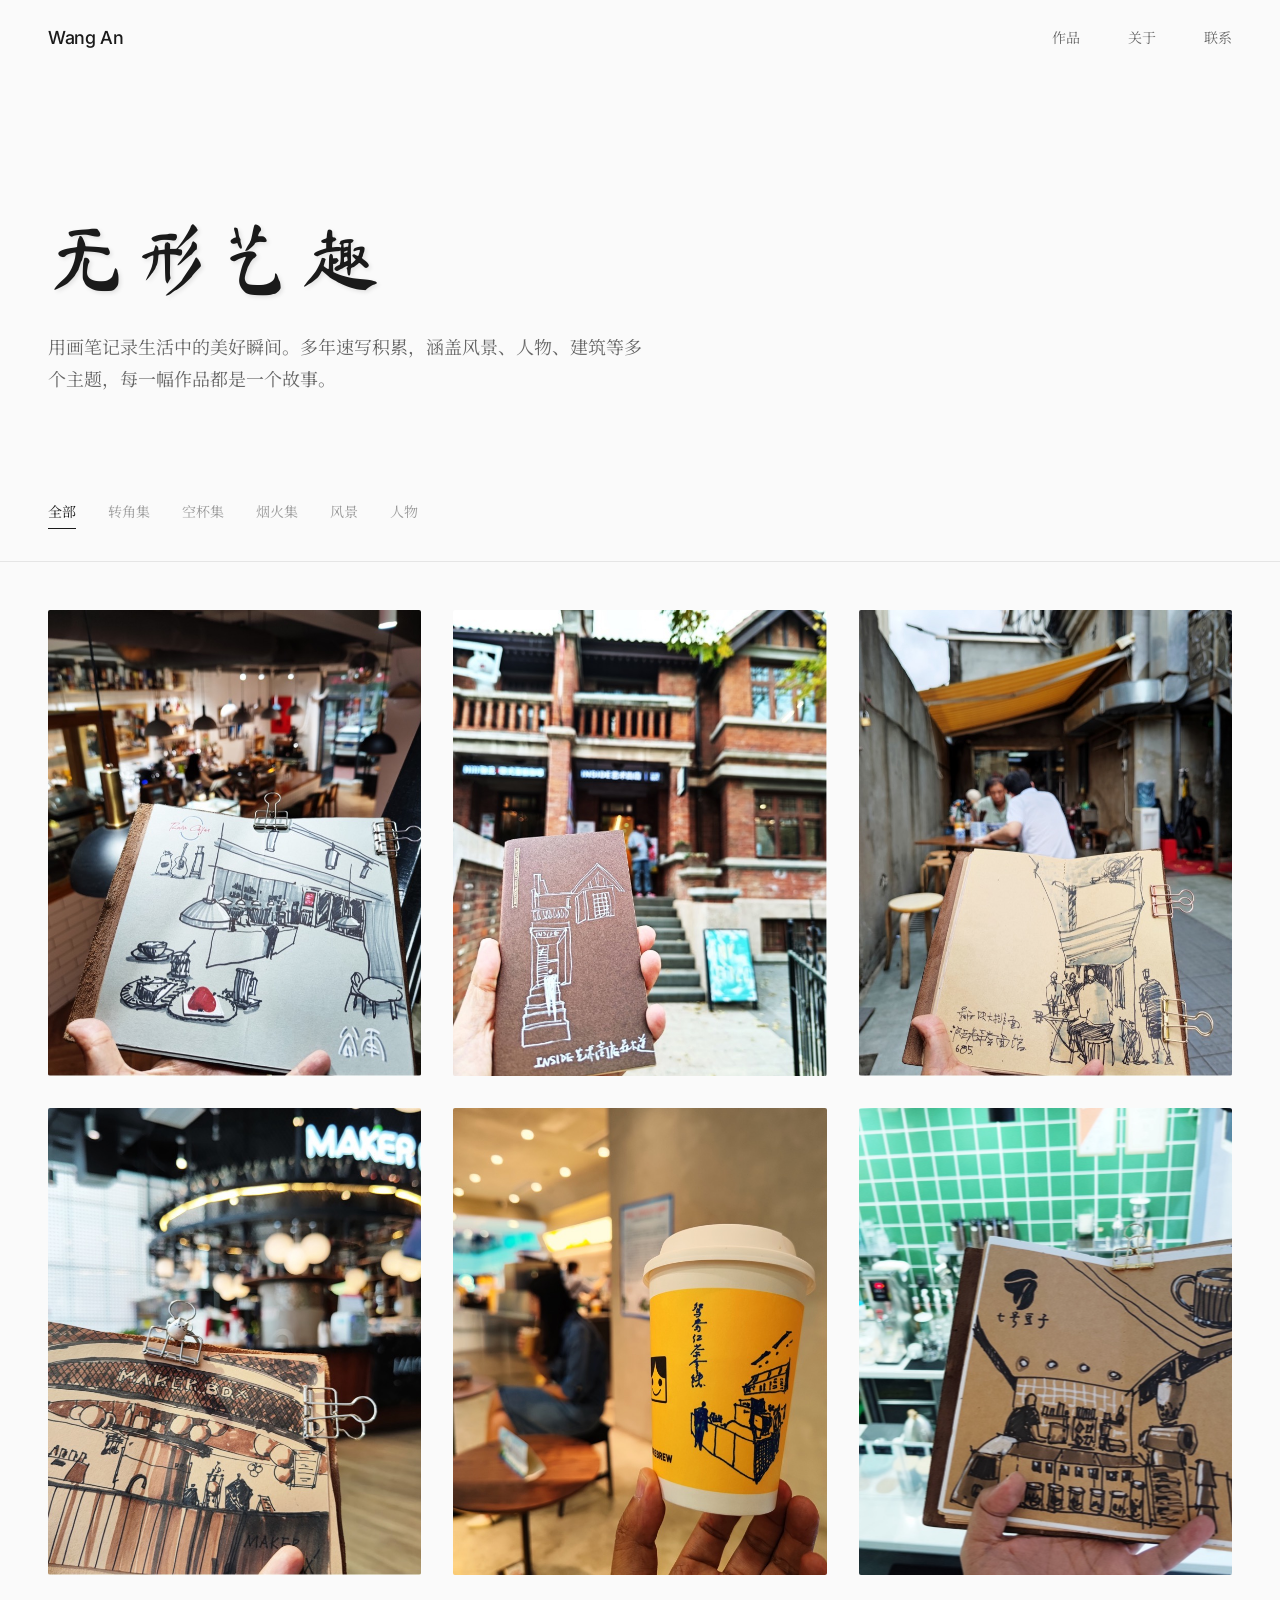
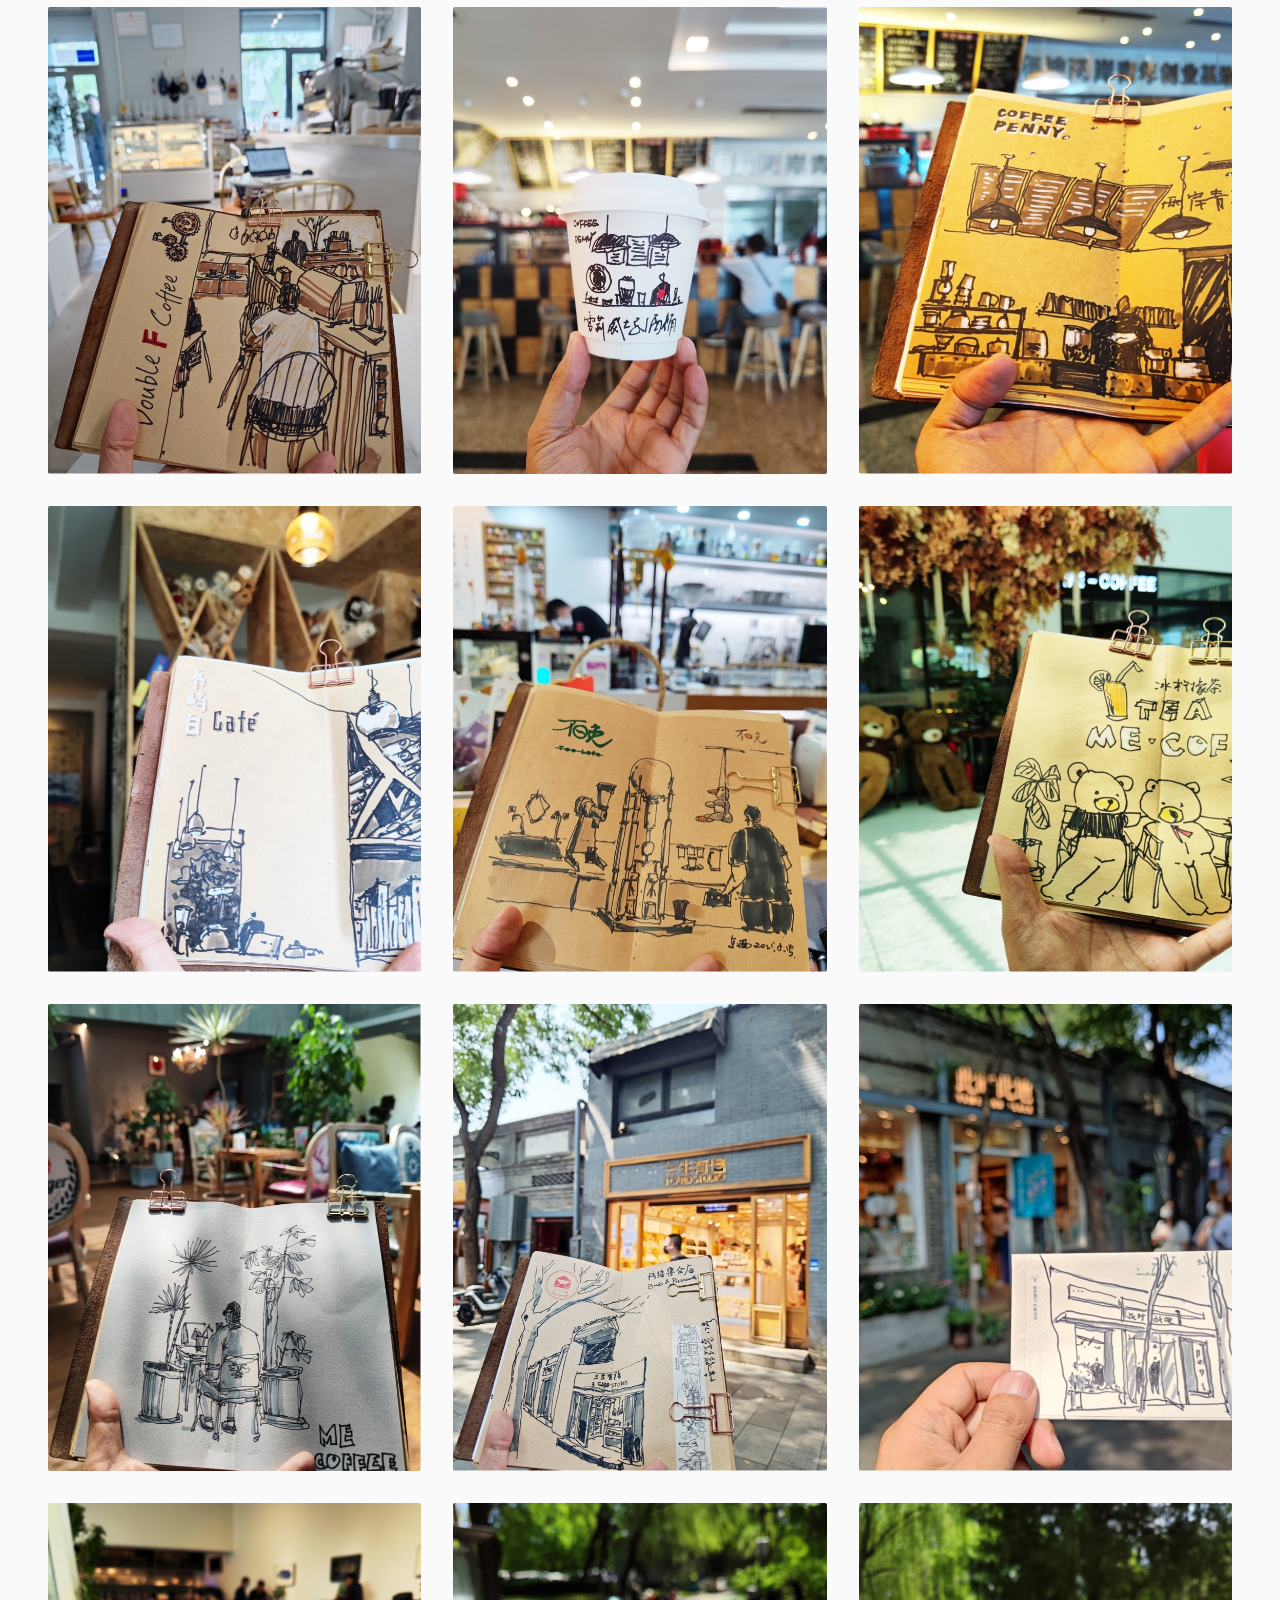
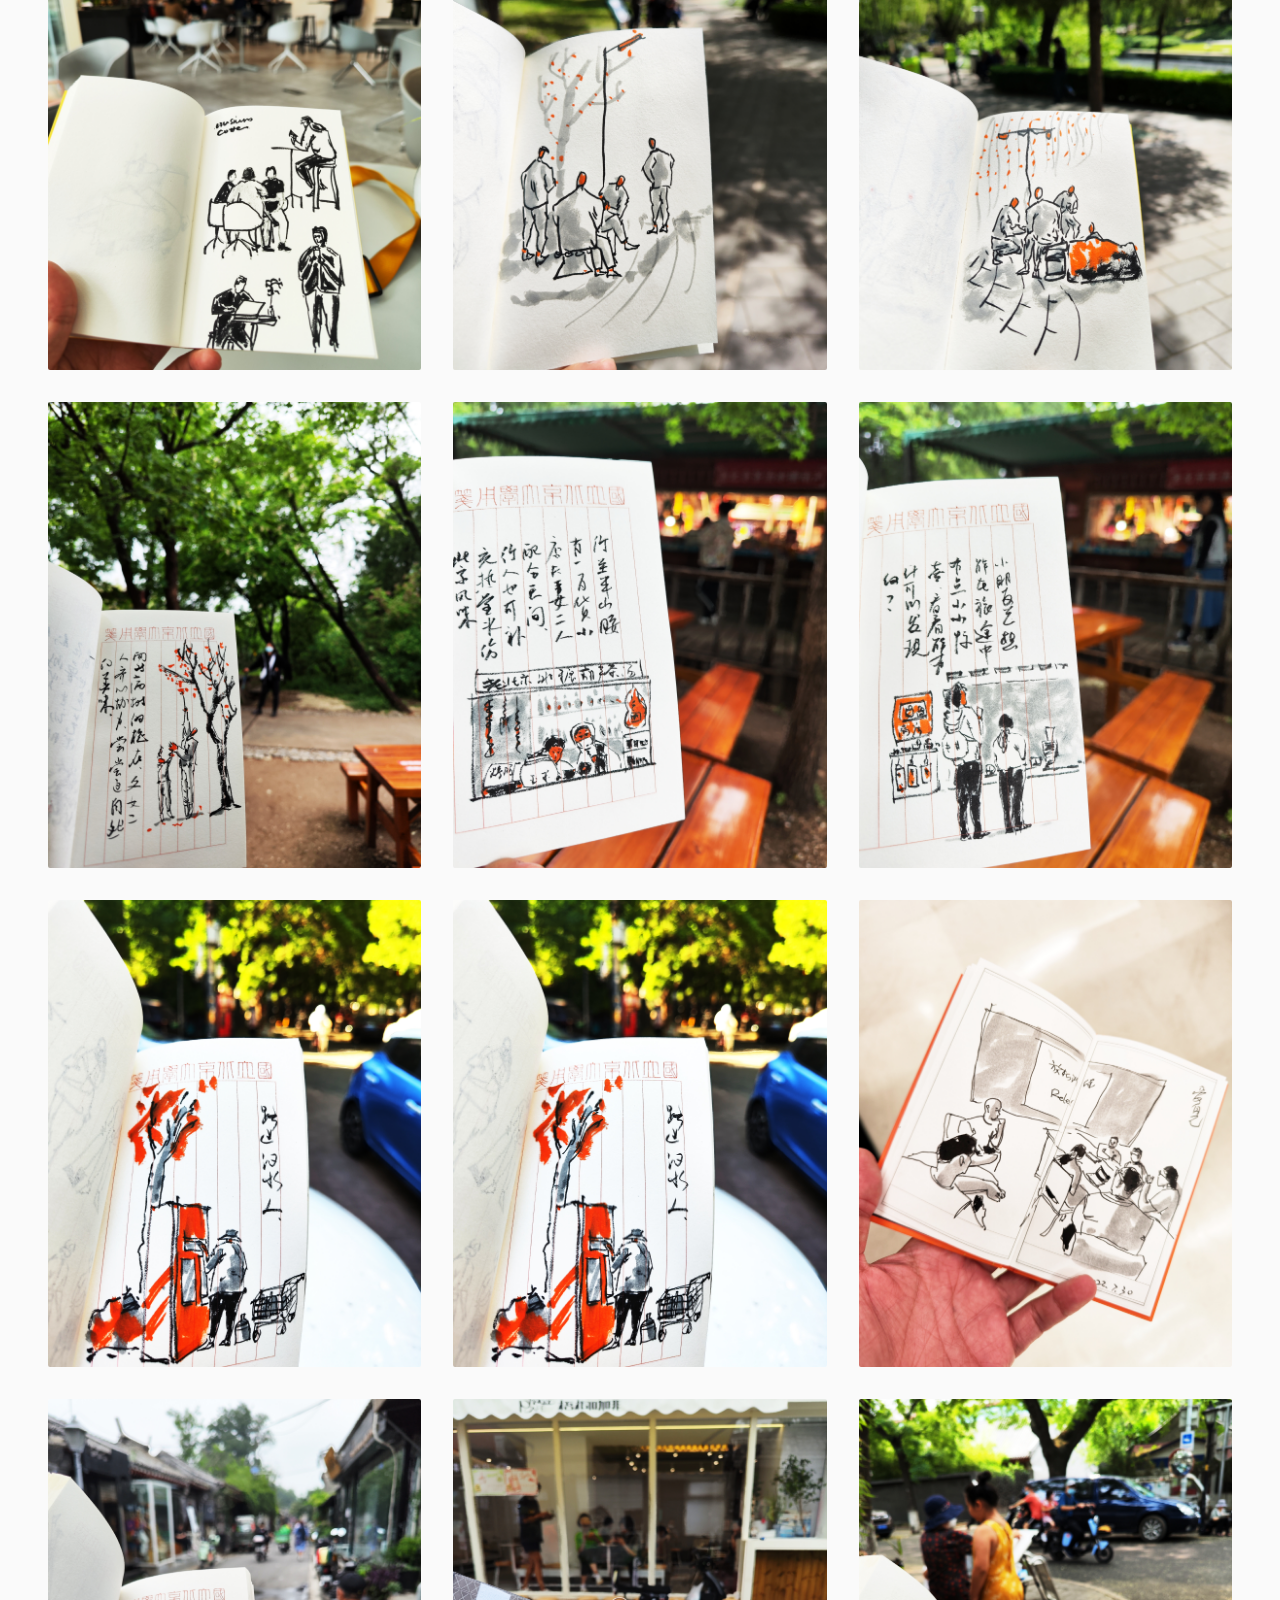
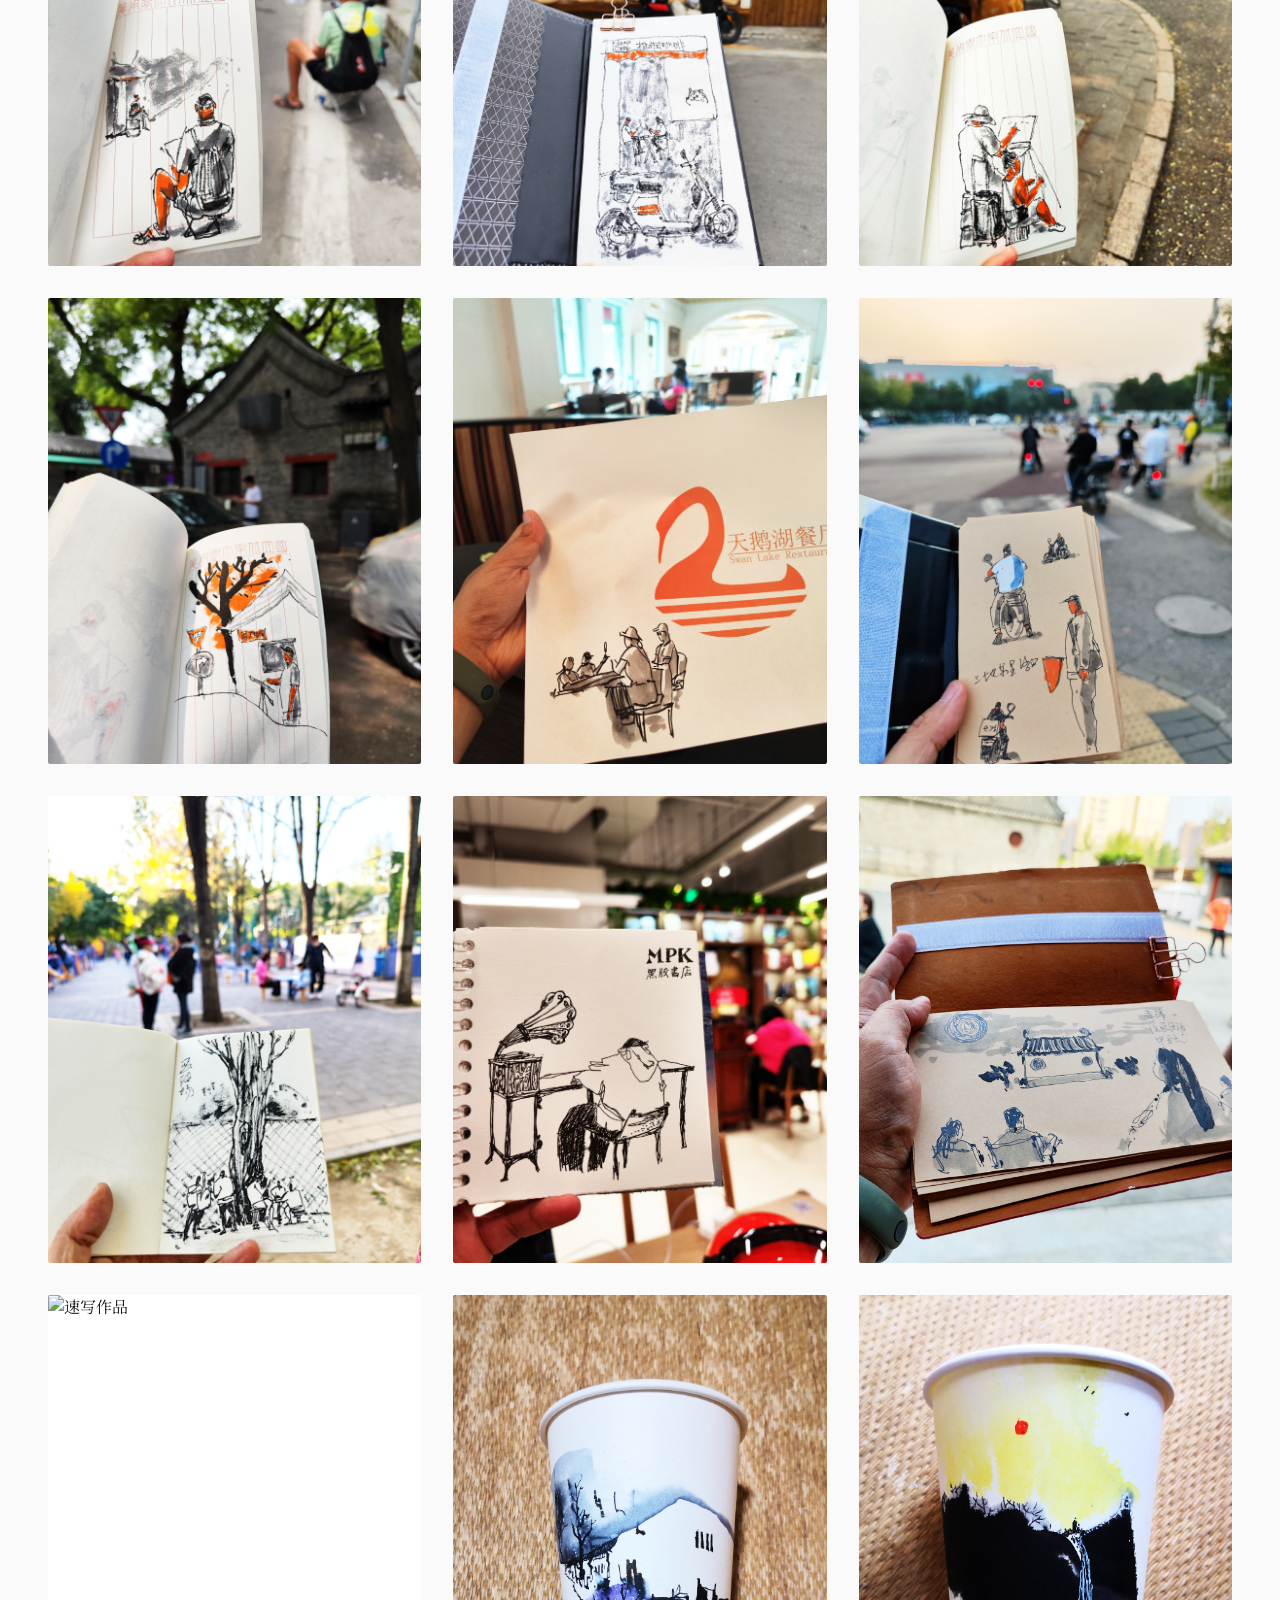
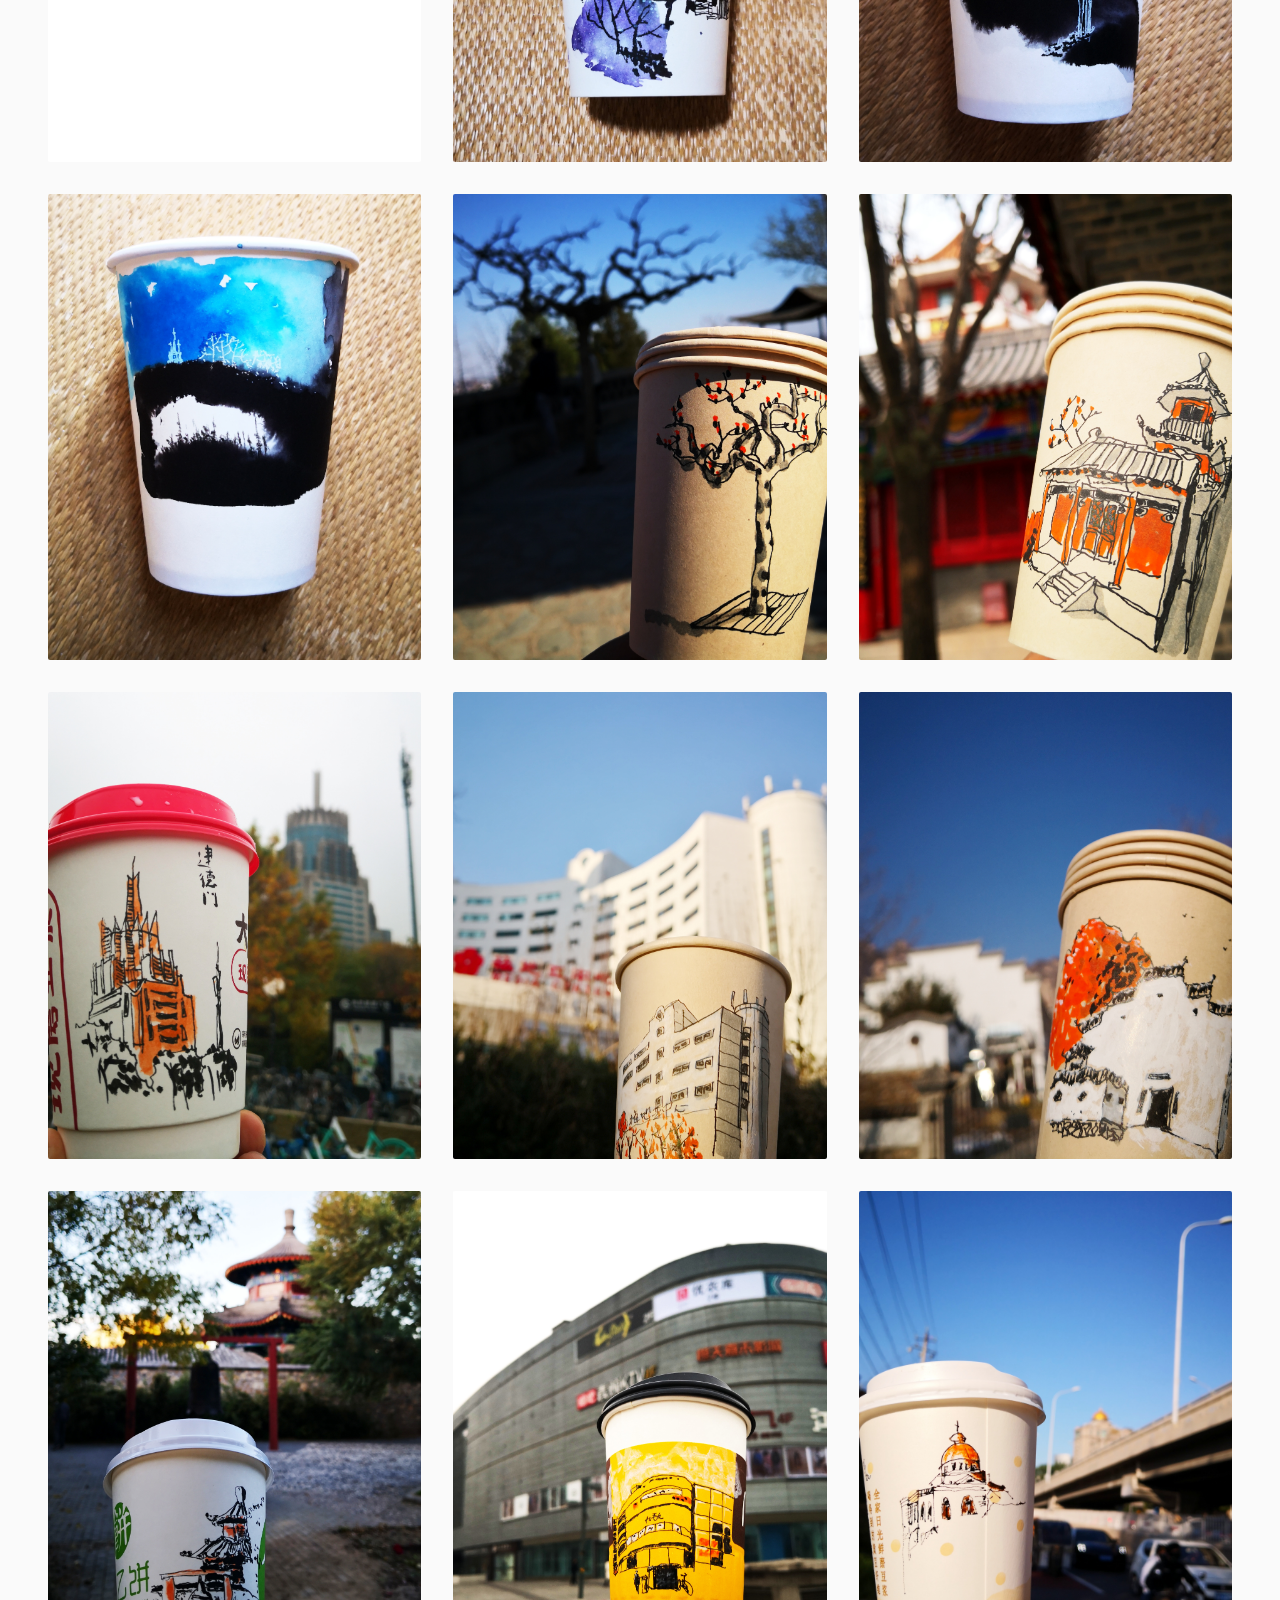
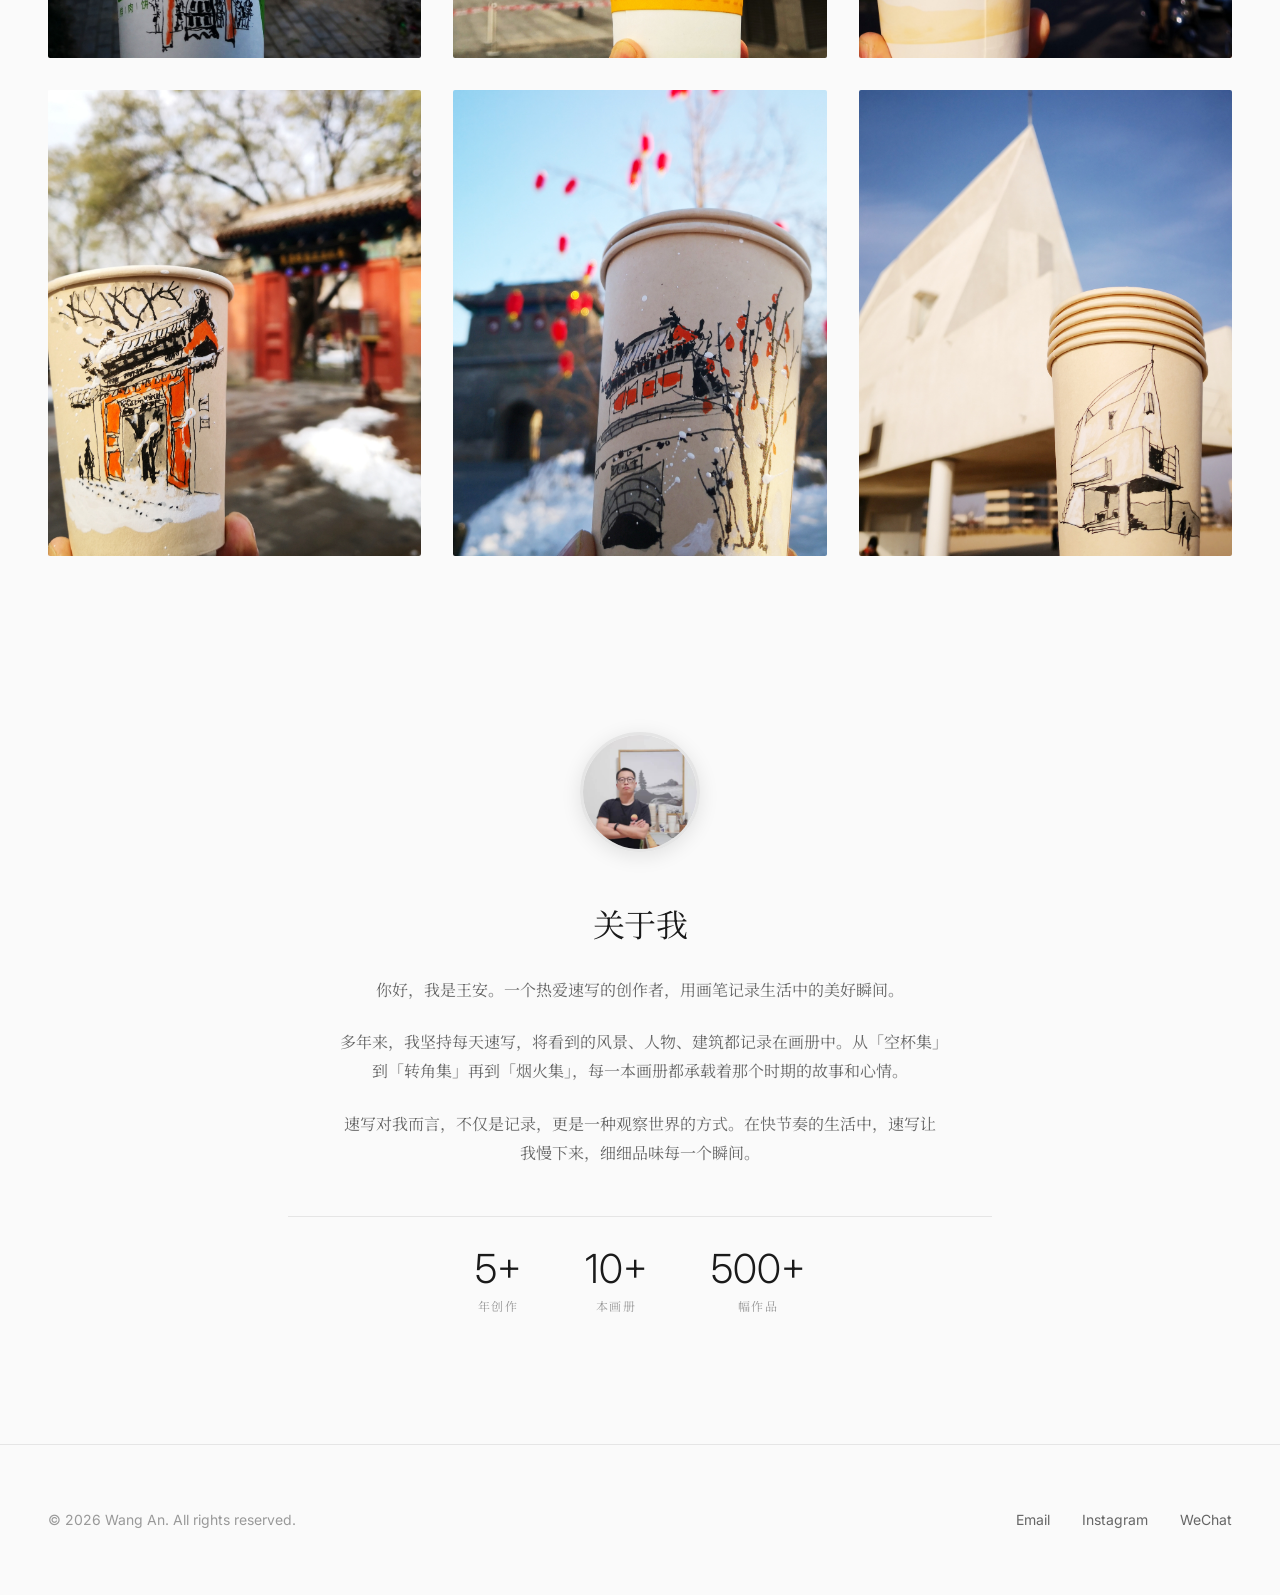
==== commit fd2fb19e: "添加微信链接悬浮提示" ====
--- a/index.html
+++ b/index.html
@@ -937,7 +937,7 @@
     <div class="footer-right">
       <a href="mailto:wangan@shuce.top">Email</a>
       <a href="https://instagram.com/waanng" target="_blank">Instagram</a>
-      <a href="#" onclick="alert('微信: waanng')">WeChat</a>
+      <a href="#" onclick="alert('微信: waanng')" title="微信: waanng">WeChat</a>
     </div>
   </footer>
 
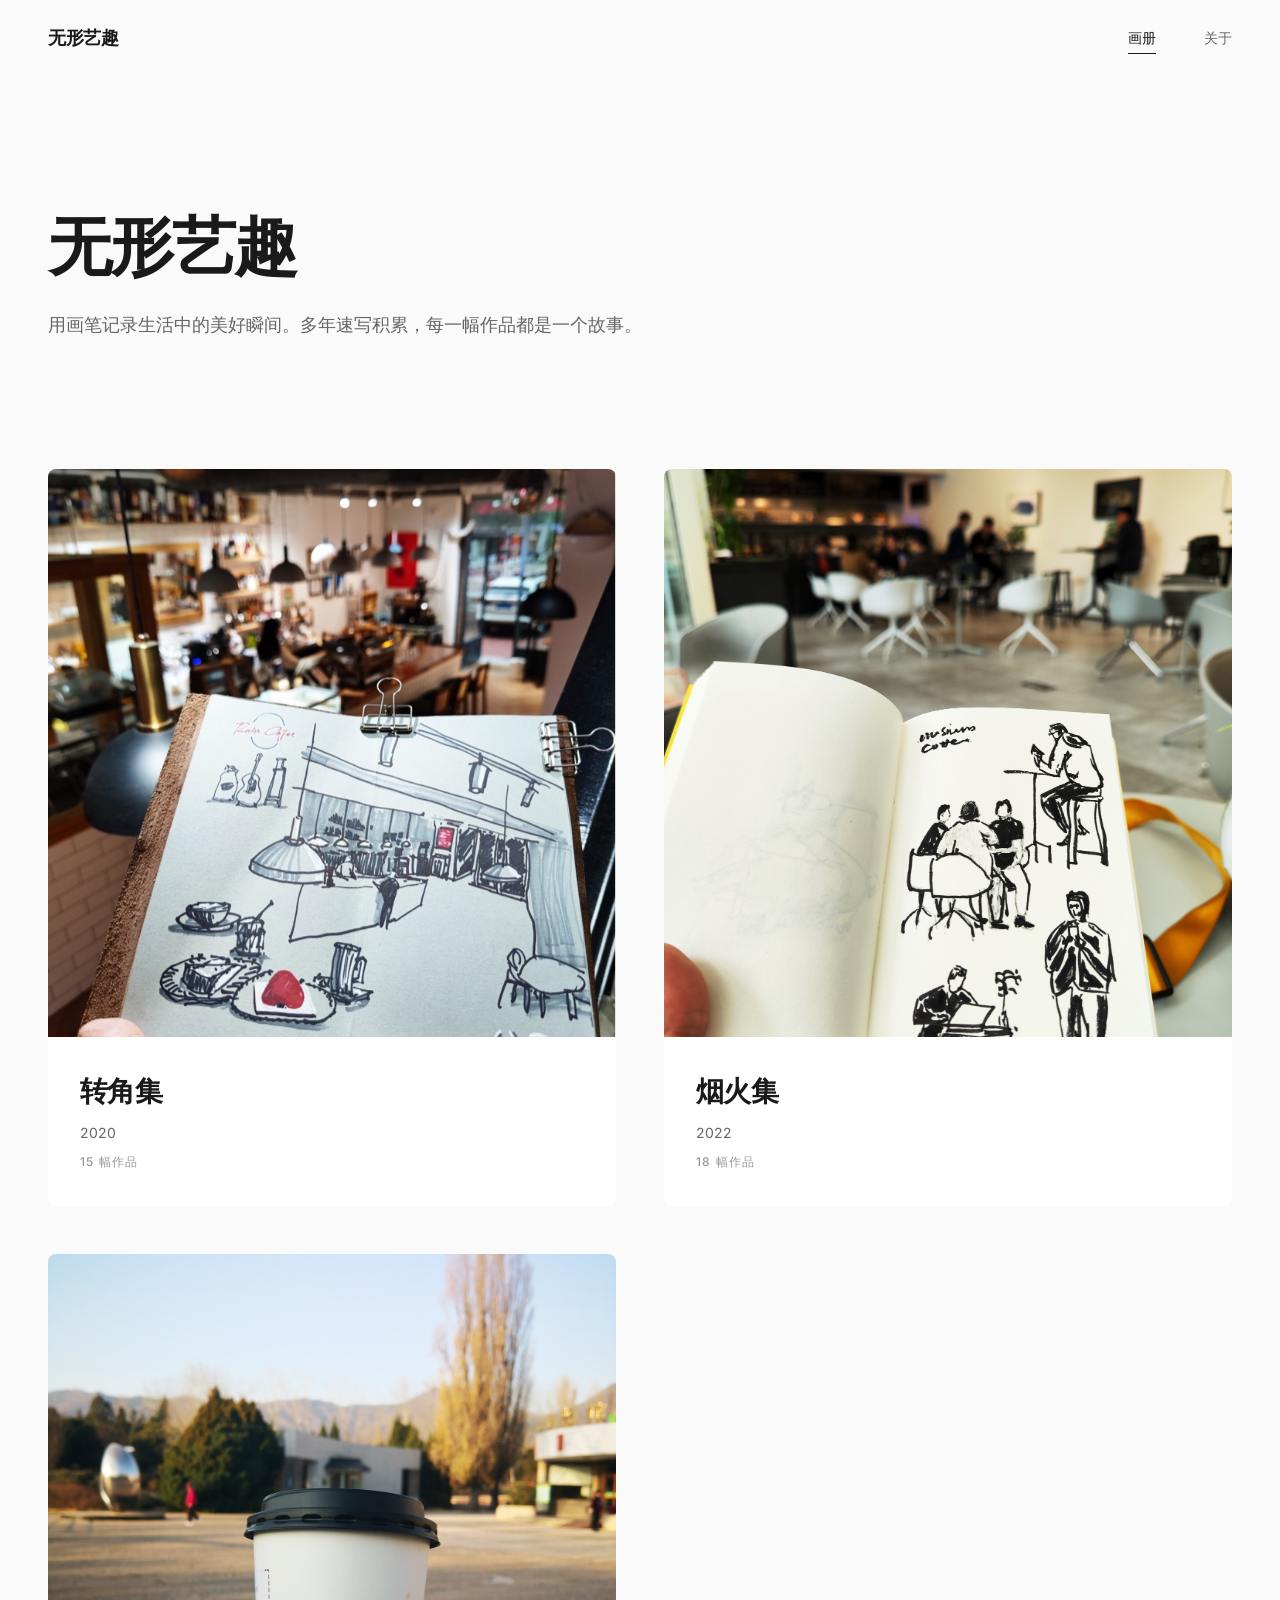
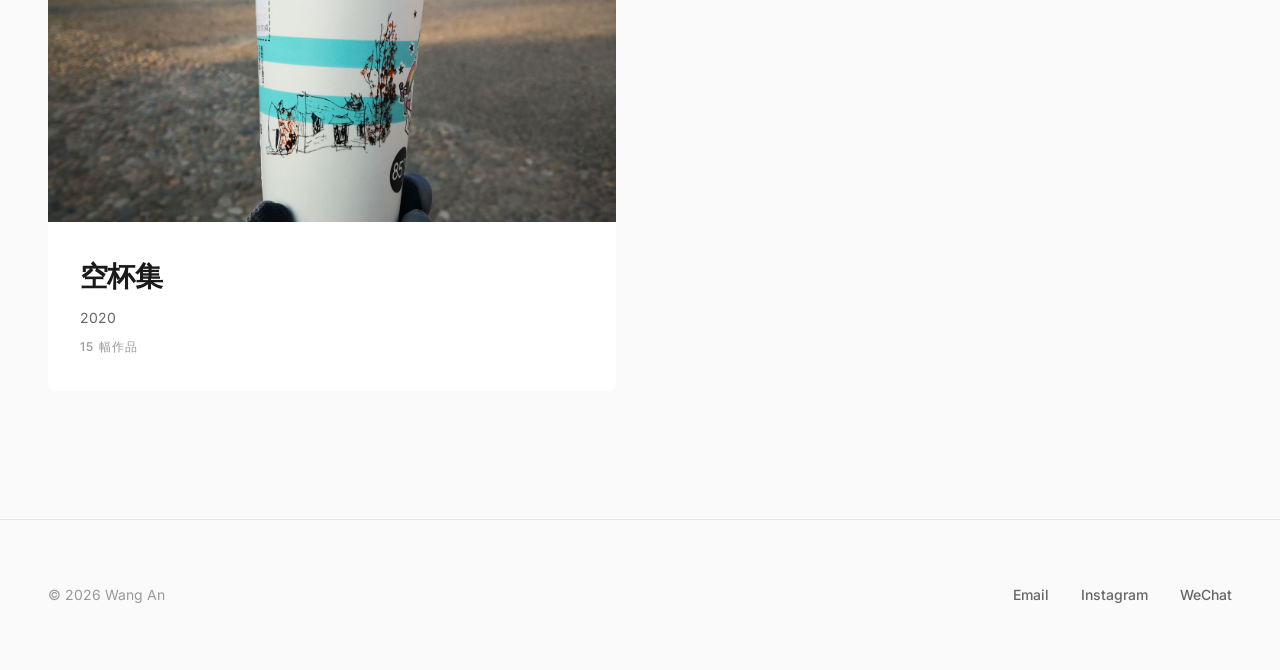
==== commit fa926613: "所有图片改为方形显示（1/1比例）" ====
--- a/index.html
+++ b/index.html
@@ -3,10 +3,10 @@
 <head>
   <meta charset="UTF-8">
   <meta name="viewport" content="width=device-width, initial-scale=1.0">
-  <title>Wang An | Sketch Portfolio</title>
+  <title>无形艺趣 | Wang An</title>
   <link rel="preconnect" href="https://fonts.googleapis.com">
   <link rel="preconnect" href="https://fonts.gstatic.com" crossorigin>
-  <link href="https://fonts.googleapis.com/css2?family=Inter:wght@300;400;500;600&family=Ma+Shan+Zheng&family=Noto+Serif+SC:wght@300;400;500;600&display=swap" rel="stylesheet">
+  <link href="https://fonts.googleapis.com/css2?family=Inter:wght@300;400;500;600;700&display=swap" rel="stylesheet">
   <style>
     * {
       margin: 0;
@@ -25,17 +25,12 @@
       --transition: cubic-bezier(0.4, 0, 0.2, 1);
     }
 
-    html {
-      scroll-behavior: smooth;
-    }
-
     body {
-      font-family: 'Inter', 'Noto Serif SC', -apple-system, BlinkMacSystemFont, sans-serif;
+      font-family: 'Inter', -apple-system, BlinkMacSystemFont, sans-serif;
       background: var(--bg-primary);
       color: var(--text-primary);
       line-height: 1.6;
       -webkit-font-smoothing: antialiased;
-      -moz-osx-font-smoothing: grayscale;
     }
 
     /* Header */
@@ -66,7 +61,7 @@
 
     .logo {
       font-size: 1.125rem;
-      font-weight: 500;
+      font-weight: 600;
       letter-spacing: -0.02em;
       color: var(--text-primary);
       text-decoration: none;
@@ -79,6 +74,7 @@
 
     nav a {
       font-size: 0.875rem;
+      font-weight: 500;
       color: var(--text-secondary);
       text-decoration: none;
       transition: color 0.2s var(--transition);
@@ -122,199 +118,92 @@
       max-width: 800px;
     }
 
-    .hero-title {
-      font-family: 'Ma Shan Zheng', cursive;
-      font-size: clamp(3rem, 6vw, 5rem);
-      font-weight: 400;
-      line-height: 1.3;
-      letter-spacing: 0.1em;
+    .hero h1 {
+      font-family: 'Inter', sans-serif;
+      font-size: clamp(2.5rem, 5vw, 4rem);
+      font-weight: 700;
+      line-height: 1.2;
+      letter-spacing: -0.03em;
       margin-bottom: 1.5rem;
-      color: var(--text-primary);
-      text-shadow: 2px 2px 4px rgba(0,0,0,0.1);
     }
 
     .hero p {
       font-size: 1.125rem;
+      font-weight: 400;
       color: var(--text-secondary);
       max-width: 600px;
       line-height: 1.8;
     }
 
-    /* Filter */
-    .filter {
+    /* Collections Grid */
+    .collections {
       max-width: 1400px;
       margin: 0 auto;
-      padding: 2rem 3rem;
-      display: flex;
-      gap: 2rem;
-      border-bottom: 1px solid var(--border);
-    }
-
-    .filter-btn {
-      font-family: inherit;
-      font-size: 0.875rem;
-      color: var(--text-muted);
-      background: none;
-      border: none;
-      cursor: pointer;
-      padding: 0.5rem 0;
-      transition: color 0.2s var(--transition);
+      padding: 4rem 3rem 8rem;
+    }
+
+    .collections-grid {
+      display: grid;
+      grid-template-columns: repeat(auto-fit, minmax(400px, 1fr));
+      gap: 3rem;
+    }
+
+    .collection-card {
       position: relative;
-    }
-
-    .filter-btn::after {
-      content: '';
-      position: absolute;
-      bottom: 0;
-      left: 0;
-      width: 0;
-      height: 1px;
-      background: var(--text-primary);
-      transition: width 0.3s var(--transition);
-    }
-
-    .filter-btn:hover,
-    .filter-btn.active {
-      color: var(--text-primary);
-    }
-
-    .filter-btn.active::after {
-      width: 100%;
-    }
-
-    /* Gallery Grid */
-    .gallery {
-      max-width: 1400px;
-      margin: 0 auto;
-      padding: 3rem;
-      display: grid;
-      grid-template-columns: repeat(auto-fill, minmax(350px, 1fr));
-      gap: 2rem;
-    }
-
-    .gallery-item {
-      position: relative;
-      aspect-ratio: 4/5;
       background: var(--bg-secondary);
+      border-radius: 8px;
       overflow: hidden;
       cursor: pointer;
-      border-radius: 2px;
-    }
-
-    .gallery-item img {
+      transition: transform 0.4s var(--transition), box-shadow 0.4s var(--transition);
+      text-decoration: none;
+      color: inherit;
+    }
+
+    .collection-card:hover {
+      transform: translateY(-8px);
+      box-shadow: 0 20px 40px rgba(0,0,0,0.1);
+    }
+
+    .collection-cover {
+      aspect-ratio: 1/1;
+      overflow: hidden;
+    }
+
+    .collection-cover img {
       width: 100%;
       height: 100%;
       object-fit: cover;
-      transition: transform 0.6s var(--transition), opacity 0.4s var(--transition);
-    }
-
-    .gallery-item:hover img {
-      transform: scale(1.03);
-    }
-
-    .gallery-item-overlay {
-      position: absolute;
-      inset: 0;
-      background: linear-gradient(to top, rgba(0,0,0,0.6) 0%, transparent 50%);
-      opacity: 0;
-      transition: opacity 0.4s var(--transition);
-      display: flex;
-      flex-direction: column;
-      justify-content: flex-end;
-      padding: 1.5rem;
-    }
-
-    .gallery-item:hover .gallery-item-overlay {
-      opacity: 1;
-    }
-
-    .gallery-item-title {
-      font-size: 1rem;
+      transition: transform 0.6s var(--transition);
+    }
+
+    .collection-card:hover .collection-cover img {
+      transform: scale(1.05);
+    }
+
+    .collection-info {
+      padding: 2rem;
+    }
+
+    .collection-info h2 {
+      font-size: 1.75rem;
+      font-weight: 600;
+      margin-bottom: 0.5rem;
+      letter-spacing: -0.02em;
+    }
+
+    .collection-info p {
+      font-size: 0.875rem;
+      font-weight: 400;
+      color: var(--text-secondary);
+      margin-bottom: 0.25rem;
+    }
+
+    .collection-count {
+      font-size: 0.75rem;
       font-weight: 500;
-      color: #fff;
-      margin-bottom: 0.25rem;
-      transform: translateY(10px);
-      transition: transform 0.4s var(--transition);
-    }
-
-    .gallery-item-meta {
-      font-size: 0.75rem;
-      color: rgba(255,255,255,0.7);
-      transform: translateY(10px);
-      transition: transform 0.4s var(--transition) 0.05s;
-    }
-
-    .gallery-item:hover .gallery-item-title,
-    .gallery-item:hover .gallery-item-meta {
-      transform: translateY(0);
-    }
-
-    /* About Section */
-    .about {
-      max-width: 800px;
-      margin: 0 auto;
-      padding: 8rem 3rem;
-      text-align: center;
-    }
-
-    .about-header {
-      margin-bottom: 3rem;
-    }
-
-    .about-image {
-      width: 120px;
-      height: 120px;
-      margin: 0 auto 1.5rem;
-      border-radius: 50%;
-      overflow: hidden;
-      border: 3px solid var(--border);
-      box-shadow: 0 4px 20px rgba(0,0,0,0.1);
-    }
-
-    .about-image img {
-      width: 100%;
-      height: 100%;
-      object-fit: cover;
-    }
-
-    .about-content h2 {
-      font-size: 2rem;
-      font-weight: 400;
-      margin-bottom: 1.5rem;
-      letter-spacing: -0.02em;
-    }
-
-    .about-content p {
-      color: var(--text-secondary);
-      margin-bottom: 1.5rem;
-      line-height: 1.8;
-      max-width: 600px;
-      margin-left: auto;
-      margin-right: auto;
-    }
-
-    .about-stats {
-      display: flex;
-      justify-content: center;
-      gap: 4rem;
-      margin-top: 3rem;
-      padding-top: 2rem;
-      border-top: 1px solid var(--border);
-    }
-
-    .stat-number {
-      font-size: 2.5rem;
-      font-weight: 300;
-      color: var(--text-primary);
-      line-height: 1;
-    }
-
-    .stat-label {
-      font-size: 0.75rem;
       color: var(--text-muted);
       text-transform: uppercase;
       letter-spacing: 0.1em;
-      margin-top: 0.5rem;
     }
 
     /* Footer */
@@ -330,6 +219,7 @@
 
     .footer-left {
       font-size: 0.875rem;
+      font-weight: 400;
       color: var(--text-muted);
     }
 
@@ -340,6 +230,7 @@
 
     .footer-right a {
       font-size: 0.875rem;
+      font-weight: 500;
       color: var(--text-secondary);
       text-decoration: none;
       transition: color 0.2s;
@@ -349,109 +240,7 @@
       color: var(--text-primary);
     }
 
-    /* Lightbox */
-    .lightbox {
-      position: fixed;
-      inset: 0;
-      z-index: 1000;
-      background: rgba(0, 0, 0, 0.95);
-      display: flex;
-      align-items: center;
-      justify-content: center;
-      opacity: 0;
-      visibility: hidden;
-      transition: opacity 0.4s var(--transition), visibility 0.4s;
-    }
-
-    .lightbox.active {
-      opacity: 1;
-      visibility: visible;
-    }
-
-    .lightbox-content {
-      position: relative;
-      max-width: 90vw;
-      max-height: 90vh;
-    }
-
-    .lightbox-content img {
-      max-width: 100%;
-      max-height: 90vh;
-      object-fit: contain;
-      display: block;
-    }
-
-    .lightbox-close {
-      position: absolute;
-      top: -3rem;
-      right: 0;
-      font-size: 2rem;
-      color: rgba(255,255,255,0.7);
-      background: none;
-      border: none;
-      cursor: pointer;
-      transition: color 0.2s;
-    }
-
-    .lightbox-close:hover {
-      color: #fff;
-    }
-
-    .lightbox-nav {
-      position: absolute;
-      top: 50%;
-      transform: translateY(-50%);
-      font-size: 2rem;
-      color: rgba(255,255,255,0.5);
-      background: none;
-      border: none;
-      cursor: pointer;
-      padding: 1rem;
-      transition: color 0.2s;
-    }
-
-    .lightbox-nav:hover {
-      color: #fff;
-    }
-
-    .lightbox-prev { left: -4rem; }
-    .lightbox-next { right: -4rem; }
-
-    .lightbox-info {
-      position: absolute;
-      bottom: -4rem;
-      left: 0;
-      right: 0;
-      text-align: center;
-      color: rgba(255,255,255,0.7);
-    }
-
-    .lightbox-info h3 {
-      font-size: 1.125rem;
-      font-weight: 400;
-      color: #fff;
-      margin-bottom: 0.25rem;
-    }
-
-    .lightbox-info p {
-      font-size: 0.875rem;
-    }
-
     /* Responsive */
-    @media (max-width: 1024px) {
-      .about {
-        padding: 4rem 1.5rem;
-      }
-
-      .about-stats {
-        gap: 2rem;
-      }
-
-      .stat-number {
-        font-size: 2rem;
-      }
-    }
-
     @media (max-width: 768px) {
       .header-inner {
         padding: 1rem 1.5rem;
@@ -465,35 +254,13 @@
         padding: 6rem 1.5rem 3rem;
       }
 
-      .filter {
-        padding: 1.5rem;
-        gap: 1rem;
-        overflow-x: auto;
-        -webkit-overflow-scrolling: touch;
-      }
-
-      .gallery {
-        padding: 2rem 1.5rem;
-        grid-template-columns: repeat(auto-fill, minmax(280px, 1fr));
-        gap: 1rem;
-      }
-
-      .about {
-        padding: 4rem 1.5rem;
-      }
-
-      .about-image {
-        width: 100px;
-        height: 100px;
-      }
-
-      .about-stats {
-        flex-direction: row;
+      .collections {
+        padding: 2rem 1.5rem 6rem;
+      }
+
+      .collections-grid {
+        grid-template-columns: 1fr;
         gap: 2rem;
-      }
-
-      .stat-number {
-        font-size: 1.75rem;
       }
 
       footer {
@@ -502,17 +269,13 @@
         text-align: center;
         padding: 3rem 1.5rem;
       }
-
-      .lightbox-nav {
-        display: none;
-      }
-    }
-
-    /* Loading Animation */
-    @keyframes fadeIn {
+    }
+
+    /* Animations */
+    @keyframes fadeInUp {
       from {
         opacity: 0;
-        transform: translateY(20px);
+        transform: translateY(30px);
       }
       to {
         opacity: 1;
@@ -520,26 +283,22 @@
       }
     }
 
-    .gallery-item {
-      animation: fadeIn 0.6s ease backwards;
-    }
-
-    .gallery-item:nth-child(1) { animation-delay: 0.05s; }
-    .gallery-item:nth-child(2) { animation-delay: 0.1s; }
-    .gallery-item:nth-child(3) { animation-delay: 0.15s; }
-    .gallery-item:nth-child(4) { animation-delay: 0.2s; }
-    .gallery-item:nth-child(5) { animation-delay: 0.25s; }
-    .gallery-item:nth-child(6) { animation-delay: 0.3s; }
+    .collection-card {
+      animation: fadeInUp 0.6s ease backwards;
+    }
+
+    .collection-card:nth-child(1) { animation-delay: 0.1s; }
+    .collection-card:nth-child(2) { animation-delay: 0.2s; }
+    .collection-card:nth-child(3) { animation-delay: 0.3s; }
   </style>
 </head>
 <body>
   <header id="header">
     <div class="header-inner">
-      <a href="#" class="logo">Wang An</a>
+      <a href="index.html" class="logo">无形艺趣</a>
       <nav>
-        <a href="#gallery" class="active">作品</a>
-        <a href="#about">关于</a>
-        <a href="#contact">联系</a>
+        <a href="index.html" class="active">画册</a>
+        <a href="about.html">关于</a>
       </nav>
     </div>
   </header>
@@ -547,392 +306,52 @@
   <main>
     <section class="hero">
       <div class="hero-content">
-        <h1 class="hero-title">无形艺趣</h1>
-        <p>用画笔记录生活中的美好瞬间。多年速写积累，涵盖风景、人物、建筑等多个主题，每一幅作品都是一个故事。</p>
+        <h1>无形艺趣</h1>
+        <p>用画笔记录生活中的美好瞬间。多年速写积累，每一幅作品都是一个故事。</p>
       </div>
     </section>
 
-    <div class="filter">
-      <button class="filter-btn active" data-filter="all">全部</button>
-      <button class="filter-btn" data-filter="转角集">转角集</button>
-      <button class="filter-btn" data-filter="空杯集">空杯集</button>
-      <button class="filter-btn" data-filter="烟火集">烟火集</button>
-      <button class="filter-btn" data-filter="风景">风景</button>
-      <button class="filter-btn" data-filter="人物">人物</button>
-    </div>
-
-    <section id="gallery" class="gallery">
-      <div class="gallery-item" data-collection="转角集" data-category="风景">
-        <img src="转角集/图片 1.jpg" alt="速写作品 1" loading="lazy">
-        <div class="gallery-item-overlay">
-          <h3 class="gallery-item-title">转角集 · 作品 1</h3>
-          <p class="gallery-item-meta">2020</p>
-        </div>
-      </div>
-      <div class="gallery-item" data-collection="转角集" data-category="风景">
-        <img src="转角集/图片 2.jpg" alt="速写作品 2" loading="lazy">
-        <div class="gallery-item-overlay">
-          <h3 class="gallery-item-title">转角集 · 作品 2</h3>
-          <p class="gallery-item-meta">2020</p>
-        </div>
-      </div>
-      <div class="gallery-item" data-collection="转角集" data-category="风景">
-        <img src="转角集/图片 3.jpg" alt="速写作品 3" loading="lazy">
-        <div class="gallery-item-overlay">
-          <h3 class="gallery-item-title">转角集 · 作品 3</h3>
-          <p class="gallery-item-meta">2020</p>
-        </div>
-      </div>
-      <div class="gallery-item" data-collection="转角集" data-category="风景">
-        <img src="转角集/图片 4.jpg" alt="速写作品 4" loading="lazy">
-        <div class="gallery-item-overlay">
-          <h3 class="gallery-item-title">转角集 · 作品 4</h3>
-          <p class="gallery-item-meta">2020</p>
-        </div>
-      </div>
-      <div class="gallery-item" data-collection="转角集" data-category="风景">
-        <img src="转角集/图片 5.jpg" alt="速写作品 5" loading="lazy">
-        <div class="gallery-item-overlay">
-          <h3 class="gallery-item-title">转角集 · 作品 5</h3>
-          <p class="gallery-item-meta">2020</p>
-        </div>
-      </div>
-      <div class="gallery-item" data-collection="转角集" data-category="风景">
-        <img src="转角集/图片 6.jpg" alt="速写作品 6" loading="lazy">
-        <div class="gallery-item-overlay">
-          <h3 class="gallery-item-title">转角集 · 作品 6</h3>
-          <p class="gallery-item-meta">2020</p>
-        </div>
-      </div>
-      <div class="gallery-item" data-collection="转角集" data-category="风景">
-        <img src="转角集/图片 7.jpg" alt="速写作品 7" loading="lazy">
-        <div class="gallery-item-overlay">
-          <h3 class="gallery-item-title">转角集 · 作品 7</h3>
-          <p class="gallery-item-meta">2020</p>
-        </div>
-      </div>
-      <div class="gallery-item" data-collection="转角集" data-category="风景">
-        <img src="转角集/图片 8.jpg" alt="速写作品 8" loading="lazy">
-        <div class="gallery-item-overlay">
-          <h3 class="gallery-item-title">转角集 · 作品 8</h3>
-          <p class="gallery-item-meta">2020</p>
-        </div>
-      </div>
-      <div class="gallery-item" data-collection="转角集" data-category="风景">
-        <img src="转角集/图片 9.jpg" alt="速写作品 9" loading="lazy">
-        <div class="gallery-item-overlay">
-          <h3 class="gallery-item-title">转角集 · 作品 9</h3>
-          <p class="gallery-item-meta">2020</p>
-        </div>
-      </div>
-      <div class="gallery-item" data-collection="转角集" data-category="风景">
-        <img src="转角集/图片 10.jpg" alt="速写作品 10" loading="lazy">
-        <div class="gallery-item-overlay">
-          <h3 class="gallery-item-title">转角集 · 作品 10</h3>
-          <p class="gallery-item-meta">2020</p>
-        </div>
-      </div>
-      <div class="gallery-item" data-collection="转角集" data-category="风景">
-        <img src="转角集/图片 11.jpg" alt="速写作品 11" loading="lazy">
-        <div class="gallery-item-overlay">
-          <h3 class="gallery-item-title">转角集 · 作品 11</h3>
-          <p class="gallery-item-meta">2020</p>
-        </div>
-      </div>
-      <div class="gallery-item" data-collection="转角集" data-category="风景">
-        <img src="转角集/图片 12.jpg" alt="速写作品 12" loading="lazy">
-        <div class="gallery-item-overlay">
-          <h3 class="gallery-item-title">转角集 · 作品 12</h3>
-          <p class="gallery-item-meta">2020</p>
-        </div>
-      </div>
-      <div class="gallery-item" data-collection="转角集" data-category="风景">
-        <img src="转角集/图片 13.jpg" alt="速写作品 13" loading="lazy">
-        <div class="gallery-item-overlay">
-          <h3 class="gallery-item-title">转角集 · 作品 13</h3>
-          <p class="gallery-item-meta">2020</p>
-        </div>
-      </div>
-      <div class="gallery-item" data-collection="转角集" data-category="风景">
-        <img src="转角集/图片 14.jpg" alt="速写作品 14" loading="lazy">
-        <div class="gallery-item-overlay">
-          <h3 class="gallery-item-title">转角集 · 作品 14</h3>
-          <p class="gallery-item-meta">2020</p>
-        </div>
-      </div>
-      <div class="gallery-item" data-collection="转角集" data-category="风景">
-        <img src="转角集/图片 15.jpg" alt="速写作品 15" loading="lazy">
-        <div class="gallery-item-overlay">
-          <h3 class="gallery-item-title">转角集 · 作品 15</h3>
-          <p class="gallery-item-meta">2020</p>
-        </div>
-      </div>
-          <div class="gallery-item" data-collection="烟火集" data-category="风景">
-        <img src="烟火集/IMG_20220421_121808-01.jpeg" alt="速写作品" loading="lazy">
-        <div class="gallery-item-overlay">
-          <h3 class="gallery-item-title">烟火集 · 作品 1</h3>
-          <p class="gallery-item-meta">2022</p>
-        </div>
-      </div>
-      <div class="gallery-item" data-collection="烟火集" data-category="风景">
-        <img src="烟火集/IMG_20220422_111820-01.jpeg" alt="速写作品" loading="lazy">
-        <div class="gallery-item-overlay">
-          <h3 class="gallery-item-title">烟火集 · 作品 2</h3>
-          <p class="gallery-item-meta">2022</p>
-        </div>
-      </div>
-      <div class="gallery-item" data-collection="烟火集" data-category="风景">
-        <img src="烟火集/IMG_20220422_112252-01.jpeg" alt="速写作品" loading="lazy">
-        <div class="gallery-item-overlay">
-          <h3 class="gallery-item-title">烟火集 · 作品 3</h3>
-          <p class="gallery-item-meta">2022</p>
-        </div>
-      </div>
-      <div class="gallery-item" data-collection="烟火集" data-category="风景">
-        <img src="烟火集/IMG_20220508_121918-01.jpeg" alt="速写作品" loading="lazy">
-        <div class="gallery-item-overlay">
-          <h3 class="gallery-item-title">烟火集 · 作品 4</h3>
-          <p class="gallery-item-meta">2022</p>
-        </div>
-      </div>
-      <div class="gallery-item" data-collection="烟火集" data-category="风景">
-        <img src="烟火集/IMG_20220508_123035-01.jpeg" alt="速写作品" loading="lazy">
-        <div class="gallery-item-overlay">
-          <h3 class="gallery-item-title">烟火集 · 作品 5</h3>
-          <p class="gallery-item-meta">2022</p>
-        </div>
-      </div>
-      <div class="gallery-item" data-collection="烟火集" data-category="风景">
-        <img src="烟火集/IMG_20220508_124102-01.jpeg" alt="速写作品" loading="lazy">
-        <div class="gallery-item-overlay">
-          <h3 class="gallery-item-title">烟火集 · 作品 6</h3>
-          <p class="gallery-item-meta">2022</p>
-        </div>
-      </div>
-      <div class="gallery-item" data-collection="烟火集" data-category="风景">
-        <img src="烟火集/IMG_20220529_162153-01.jpeg" alt="速写作品" loading="lazy">
-        <div class="gallery-item-overlay">
-          <h3 class="gallery-item-title">烟火集 · 作品 7</h3>
-          <p class="gallery-item-meta">2022</p>
-        </div>
-      </div>
-      <div class="gallery-item" data-collection="烟火集" data-category="风景">
-        <img src="烟火集/IMG_20220530_000104_204.jpg" alt="速写作品" loading="lazy">
-        <div class="gallery-item-overlay">
-          <h3 class="gallery-item-title">烟火集 · 作品 8</h3>
-          <p class="gallery-item-meta">2022</p>
-        </div>
-      </div>
-      <div class="gallery-item" data-collection="烟火集" data-category="风景">
-        <img src="烟火集/IMG_20220731_110556-01.jpeg" alt="速写作品" loading="lazy">
-        <div class="gallery-item-overlay">
-          <h3 class="gallery-item-title">烟火集 · 作品 9</h3>
-          <p class="gallery-item-meta">2022</p>
-        </div>
-      </div>
-      <div class="gallery-item" data-collection="烟火集" data-category="风景">
-        <img src="烟火集/IMG_20220806_101411-01.jpeg" alt="速写作品" loading="lazy">
-        <div class="gallery-item-overlay">
-          <h3 class="gallery-item-title">烟火集 · 作品 10</h3>
-          <p class="gallery-item-meta">2022</p>
-        </div>
-      </div>
-      <div class="gallery-item" data-collection="烟火集" data-category="风景">
-        <img src="烟火集/IMG_20220806_102522-01.jpeg" alt="速写作品" loading="lazy">
-        <div class="gallery-item-overlay">
-          <h3 class="gallery-item-title">烟火集 · 作品 11</h3>
-          <p class="gallery-item-meta">2022</p>
-        </div>
-      </div>
-      <div class="gallery-item" data-collection="烟火集" data-category="风景">
-        <img src="烟火集/IMG_20220806_111328-01.jpeg" alt="速写作品" loading="lazy">
-        <div class="gallery-item-overlay">
-          <h3 class="gallery-item-title">烟火集 · 作品 12</h3>
-          <p class="gallery-item-meta">2022</p>
-        </div>
-      </div>
-      <div class="gallery-item" data-collection="烟火集" data-category="风景">
-        <img src="烟火集/IMG_20220806_111437-01.jpeg" alt="速写作品" loading="lazy">
-        <div class="gallery-item-overlay">
-          <h3 class="gallery-item-title">烟火集 · 作品 13</h3>
-          <p class="gallery-item-meta">2022</p>
-        </div>
-      </div>
-      <div class="gallery-item" data-collection="烟火集" data-category="风景">
-        <img src="烟火集/IMG_20220814_112403-01.jpeg" alt="速写作品" loading="lazy">
-        <div class="gallery-item-overlay">
-          <h3 class="gallery-item-title">烟火集 · 作品 14</h3>
-          <p class="gallery-item-meta">2022</p>
-        </div>
-      </div>
-      <div class="gallery-item" data-collection="烟火集" data-category="风景">
-        <img src="烟火集/IMG_20220930_172922-01.jpeg" alt="速写作品" loading="lazy">
-        <div class="gallery-item-overlay">
-          <h3 class="gallery-item-title">烟火集 · 作品 15</h3>
-          <p class="gallery-item-meta">2022</p>
-        </div>
-      </div>
-      <div class="gallery-item" data-collection="烟火集" data-category="风景">
-        <img src="烟火集/IMG_20221016_162659-01.jpeg" alt="速写作品" loading="lazy">
-        <div class="gallery-item-overlay">
-          <h3 class="gallery-item-title">烟火集 · 作品 16</h3>
-          <p class="gallery-item-meta">2022</p>
-        </div>
-      </div>
-      <div class="gallery-item" data-collection="烟火集" data-category="风景">
-        <img src="烟火集/IMG_20221024_135651-01.jpeg" alt="速写作品" loading="lazy">
-        <div class="gallery-item-overlay">
-          <h3 class="gallery-item-title">烟火集 · 作品 17</h3>
-          <p class="gallery-item-meta">2022</p>
-        </div>
-      </div>
-      <div class="gallery-item" data-collection="烟火集" data-category="风景">
-        <img src="烟火集/WechatIMG1101.jpeg" alt="速写作品" loading="lazy">
-        <div class="gallery-item-overlay">
-          <h3 class="gallery-item-title">烟火集 · 作品 18</h3>
-          <p class="gallery-item-meta">2022</p>
-        </div>
-      </div>
-      <div class="gallery-item" data-collection="空杯集" data-category="风景">
-        <img src="空杯集/植物园.jpeg" alt="速写作品" loading="lazy">
-        <div class="gallery-item-overlay">
-          <h3 class="gallery-item-title">空杯集 · 作品 1</h3>
-          <p class="gallery-item-meta">2020</p>
-        </div>
-      </div>
-      <div class="gallery-item" data-collection="空杯集" data-category="风景">
-        <img src="空杯集/IMG_20200210_193935-01.jpeg" alt="速写作品" loading="lazy">
-        <div class="gallery-item-overlay">
-          <h3 class="gallery-item-title">空杯集 · 作品 2</h3>
-          <p class="gallery-item-meta">2020</p>
-        </div>
-      </div>
-      <div class="gallery-item" data-collection="空杯集" data-category="风景">
-        <img src="空杯集/IMG_20200217_121407-01.jpeg" alt="速写作品" loading="lazy">
-        <div class="gallery-item-overlay">
-          <h3 class="gallery-item-title">空杯集 · 作品 3</h3>
-          <p class="gallery-item-meta">2020</p>
-        </div>
-      </div>
-      <div class="gallery-item" data-collection="空杯集" data-category="风景">
-        <img src="空杯集/IMG_20200217_122225-01.jpeg" alt="速写作品" loading="lazy">
-        <div class="gallery-item-overlay">
-          <h3 class="gallery-item-title">空杯集 · 作品 4</h3>
-          <p class="gallery-item-meta">2020</p>
-        </div>
-      </div>
-      <div class="gallery-item" data-collection="空杯集" data-category="风景">
-        <img src="空杯集/IMG_20200403_143514-01.jpeg" alt="速写作品" loading="lazy">
-        <div class="gallery-item-overlay">
-          <h3 class="gallery-item-title">空杯集 · 作品 5</h3>
-          <p class="gallery-item-meta">2020</p>
-        </div>
-      </div>
-      <div class="gallery-item" data-collection="空杯集" data-category="风景">
-        <img src="空杯集/IMG_20200409_135620-01.jpeg" alt="速写作品" loading="lazy">
-        <div class="gallery-item-overlay">
-          <h3 class="gallery-item-title">空杯集 · 作品 6</h3>
-          <p class="gallery-item-meta">2020</p>
-        </div>
-      </div>
-      <div class="gallery-item" data-collection="空杯集" data-category="风景">
-        <img src="空杯集/健德门.jpeg" alt="速写作品" loading="lazy">
-        <div class="gallery-item-overlay">
-          <h3 class="gallery-item-title">空杯集 · 作品 7</h3>
-          <p class="gallery-item-meta">2020</p>
-        </div>
-      </div>
-      <div class="gallery-item" data-collection="空杯集" data-category="风景">
-        <img src="空杯集/军事博物馆2.jpeg" alt="速写作品" loading="lazy">
-        <div class="gallery-item-overlay">
-          <h3 class="gallery-item-title">空杯集 · 作品 8</h3>
-          <p class="gallery-item-meta">2020</p>
-        </div>
-      </div>
-      <div class="gallery-item" data-collection="空杯集" data-category="风景">
-        <img src="空杯集/凤凰岭.jpeg" alt="速写作品" loading="lazy">
-        <div class="gallery-item-overlay">
-          <h3 class="gallery-item-title">空杯集 · 作品 9</h3>
-          <p class="gallery-item-meta">2020</p>
-        </div>
-      </div>
-      <div class="gallery-item" data-collection="空杯集" data-category="风景">
-        <img src="空杯集/大钟寺.jpeg" alt="速写作品" loading="lazy">
-        <div class="gallery-item-overlay">
-          <h3 class="gallery-item-title">空杯集 · 作品 10</h3>
-          <p class="gallery-item-meta">2020</p>
-        </div>
-      </div>
-      <div class="gallery-item" data-collection="空杯集" data-category="风景">
-        <img src="空杯集/巴沟.jpeg" alt="速写作品" loading="lazy">
-        <div class="gallery-item-overlay">
-          <h3 class="gallery-item-title">空杯集 · 作品 11</h3>
-          <p class="gallery-item-meta">2020</p>
-        </div>
-      </div>
-      <div class="gallery-item" data-collection="空杯集" data-category="风景">
-        <img src="空杯集/建国门.jpeg" alt="速写作品" loading="lazy">
-        <div class="gallery-item-overlay">
-          <h3 class="gallery-item-title">空杯集 · 作品 12</h3>
-          <p class="gallery-item-meta">2020</p>
-        </div>
-      </div>
-      <div class="gallery-item" data-collection="空杯集" data-category="风景">
-        <img src="空杯集/珠市口-先农坛2.jpeg" alt="速写作品" loading="lazy">
-        <div class="gallery-item-overlay">
-          <h3 class="gallery-item-title">空杯集 · 作品 13</h3>
-          <p class="gallery-item-meta">2020</p>
-        </div>
-      </div>
-      <div class="gallery-item" data-collection="空杯集" data-category="风景">
-        <img src="空杯集/老龙头.jpeg" alt="速写作品" loading="lazy">
-        <div class="gallery-item-overlay">
-          <h3 class="gallery-item-title">空杯集 · 作品 14</h3>
-          <p class="gallery-item-meta">2020</p>
-        </div>
-      </div>
-      <div class="gallery-item" data-collection="空杯集" data-category="风景">
-        <img src="空杯集/阿亚那教堂.jpeg" alt="速写作品" loading="lazy">
-        <div class="gallery-item-overlay">
-          <h3 class="gallery-item-title">空杯集 · 作品 15</h3>
-          <p class="gallery-item-meta">2020</p>
-        </div>
-      </div>
-    </section>
-
-    <section id="about" class="about">
-      <div class="about-header">
-        <div class="about-image">
-          <img src="转角集/肖像.jpeg" alt="王安" loading="lazy">
-        </div>
-      </div>
-      <div class="about-content">
-        <h2>关于我</h2>
-        <p>你好，我是王安。一个热爱速写的创作者，用画笔记录生活中的美好瞬间。</p>
-        <p>多年来，我坚持每天速写，将看到的风景、人物、建筑都记录在画册中。从「空杯集」到「转角集」再到「烟火集」，每一本画册都承载着那个时期的故事和心情。</p>
-        <p>速写对我而言，不仅是记录，更是一种观察世界的方式。在快节奏的生活中，速写让我慢下来，细细品味每一个瞬间。</p>
-        
-        <div class="about-stats">
-          <div class="stat">
-            <div class="stat-number">5+</div>
-            <div class="stat-label">年创作</div>
-          </div>
-          <div class="stat">
-            <div class="stat-number">10+</div>
-            <div class="stat-label">本画册</div>
-          </div>
-          <div class="stat">
-            <div class="stat-number">500+</div>
-            <div class="stat-label">幅作品</div>
-          </div>
-        </div>
+    <section class="collections">
+      <div class="collections-grid">
+        <a href="corner.html" class="collection-card">
+          <div class="collection-cover">
+            <img src="转角集/图片 1.jpg" alt="转角集" loading="lazy">
+          </div>
+          <div class="collection-info">
+            <h2>转角集</h2>
+            <p>2020</p>
+            <span class="collection-count">15 幅作品</span>
+          </div>
+        </a>
+
+        <a href="fire.html" class="collection-card">
+          <div class="collection-cover">
+            <img src="烟火集/IMG_20220421_121808-01.jpeg" alt="烟火集" loading="lazy">
+          </div>
+          <div class="collection-info">
+            <h2>烟火集</h2>
+            <p>2022</p>
+            <span class="collection-count">18 幅作品</span>
+          </div>
+        </a>
+
+        <a href="empty-cup.html" class="collection-card">
+          <div class="collection-cover">
+            <img src="空杯集/植物园.jpeg" alt="空杯集" loading="lazy">
+          </div>
+          <div class="collection-info">
+            <h2>空杯集</h2>
+            <p>2020</p>
+            <span class="collection-count">15 幅作品</span>
+          </div>
+        </a>
       </div>
     </section>
   </main>
 
-  <footer id="contact">
+  <footer>
     <div class="footer-left">
-      © 2026 Wang An. All rights reserved.
+      © 2026 Wang An
     </div>
     <div class="footer-right">
       <a href="mailto:wangan@shuce.top">Email</a>
@@ -940,20 +359,6 @@
       <a href="#" onclick="alert('微信: waanng')" title="微信: waanng">WeChat</a>
     </div>
   </footer>
-
-  <!-- Lightbox -->
-  <div class="lightbox" id="lightbox">
-    <button class="lightbox-close" onclick="closeLightbox()">&times;</button>
-    <button class="lightbox-nav lightbox-prev" onclick="changeImage(-1)">&#8249;</button>
-    <button class="lightbox-nav lightbox-next" onclick="changeImage(1)">&#8250;</button>
-    <div class="lightbox-content">
-      <img src="" alt="" id="lightbox-img">
-      <div class="lightbox-info">
-        <h3 id="lightbox-title"></h3>
-        <p id="lightbox-meta"></p>
-      </div>
-    </div>
-  </div>
 
   <script>
     // Header scroll effect
@@ -965,129 +370,6 @@
         header.classList.remove('scrolled');
       }
     });
-
-    // Filter functionality
-    const filterBtns = document.querySelectorAll('.filter-btn');
-    const galleryItems = document.querySelectorAll('.gallery-item');
-
-    filterBtns.forEach(btn => {
-      btn.addEventListener('click', () => {
-        const filter = btn.dataset.filter;
-        
-        filterBtns.forEach(b => b.classList.remove('active'));
-        btn.classList.add('active');
-
-        galleryItems.forEach(item => {
-          const collection = item.dataset.collection;
-          const category = item.dataset.category;
-          
-          if (filter === 'all' || collection === filter || category === filter) {
-            item.style.display = 'block';
-            setTimeout(() => {
-              item.style.opacity = '1';
-              item.style.transform = 'translateY(0)';
-            }, 10);
-          } else {
-            item.style.opacity = '0';
-            item.style.transform = 'translateY(20px)';
-            setTimeout(() => {
-              item.style.display = 'none';
-            }, 300);
-          }
-        });
-      });
-    });
-
-    // Lightbox functionality
-    const lightbox = document.getElementById('lightbox');
-    const lightboxImg = document.getElementById('lightbox-img');
-    const lightboxTitle = document.getElementById('lightbox-title');
-    const lightboxMeta = document.getElementById('lightbox-meta');
-    let currentImageIndex = 0;
-    let visibleItems = [];
-
-    function openLightbox(index) {
-      visibleItems = Array.from(galleryItems).filter(item => item.style.display !== 'none');
-      currentImageIndex = index;
-      updateLightbox();
-      lightbox.classList.add('active');
-      document.body.style.overflow = 'hidden';
-    }
-
-    function closeLightbox() {
-      lightbox.classList.remove('active');
-      document.body.style.overflow = '';
-    }
-
-    function changeImage(direction) {
-      currentImageIndex += direction;
-      if (currentImageIndex < 0) currentImageIndex = visibleItems.length - 1;
-      if (currentImageIndex >= visibleItems.length) currentImageIndex = 0;
-      updateLightbox();
-    }
-
-    function updateLightbox() {
-      const item = visibleItems[currentImageIndex];
-      const img = item.querySelector('img');
-      const title = item.querySelector('.gallery-item-title').textContent;
-      const meta = item.querySelector('.gallery-item-meta').textContent;
-      
-      lightboxImg.src = img.src;
-      lightboxTitle.textContent = title;
-      lightboxMeta.textContent = meta;
-    }
-
-    // Add click events to gallery items
-    galleryItems.forEach((item, index) => {
-      item.addEventListener('click', () => openLightbox(index));
-    });
-
-    // Close lightbox on background click
-    lightbox.addEventListener('click', (e) => {
-      if (e.target === lightbox) closeLightbox();
-    });
-
-    // Keyboard navigation
-    document.addEventListener('keydown', (e) => {
-      if (!lightbox.classList.contains('active')) return;
-      
-      if (e.key === 'Escape') closeLightbox();
-      if (e.key === 'ArrowLeft') changeImage(-1);
-      if (e.key === 'ArrowRight') changeImage(1);
-    });
-
-    // Smooth scroll for navigation links
-    document.querySelectorAll('a[href^="#"]').forEach(anchor => {
-      anchor.addEventListener('click', function (e) {
-        e.preventDefault();
-        const target = document.querySelector(this.getAttribute('href'));
-        if (target) {
-          target.scrollIntoView({
-            behavior: 'smooth',
-            block: 'start'
-          });
-        }
-      });
-    });
-
-    // Update active nav on scroll
-    const sections = document.querySelectorAll('section[id], footer[id]');
-    window.addEventListener('scroll', () => {
-      let current = '';
-      sections.forEach(section => {
-        const sectionTop = section.offsetTop;
-        if (scrollY >= sectionTop - 200) {
-          current = section.getAttribute('id');
-        }
-      });
-
-      document.querySelectorAll('nav a').forEach(link => {
-        link.classList.remove('active');
-        if (link.getAttribute('href') === `#${current}`) {
-          link.classList.add('active');
-        }
-      });
-    });
   </script>
 </body>
 </html>
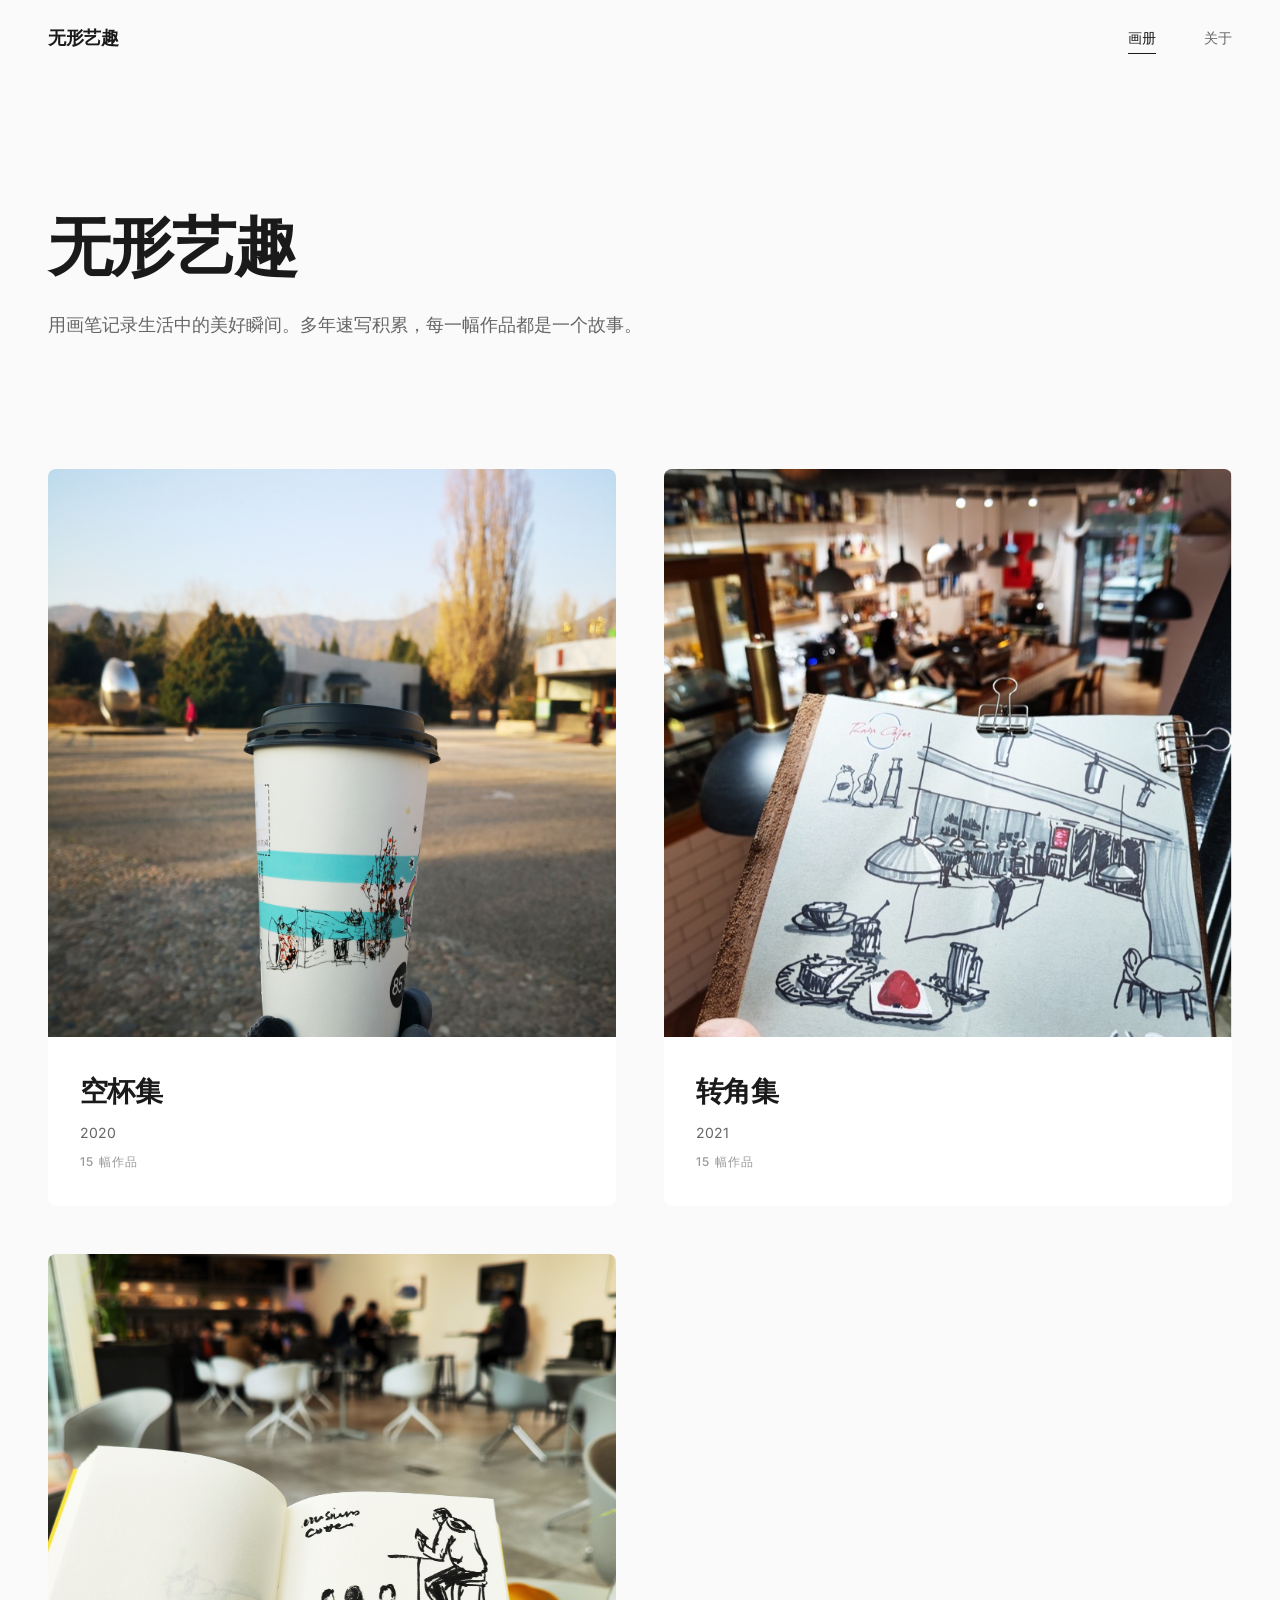
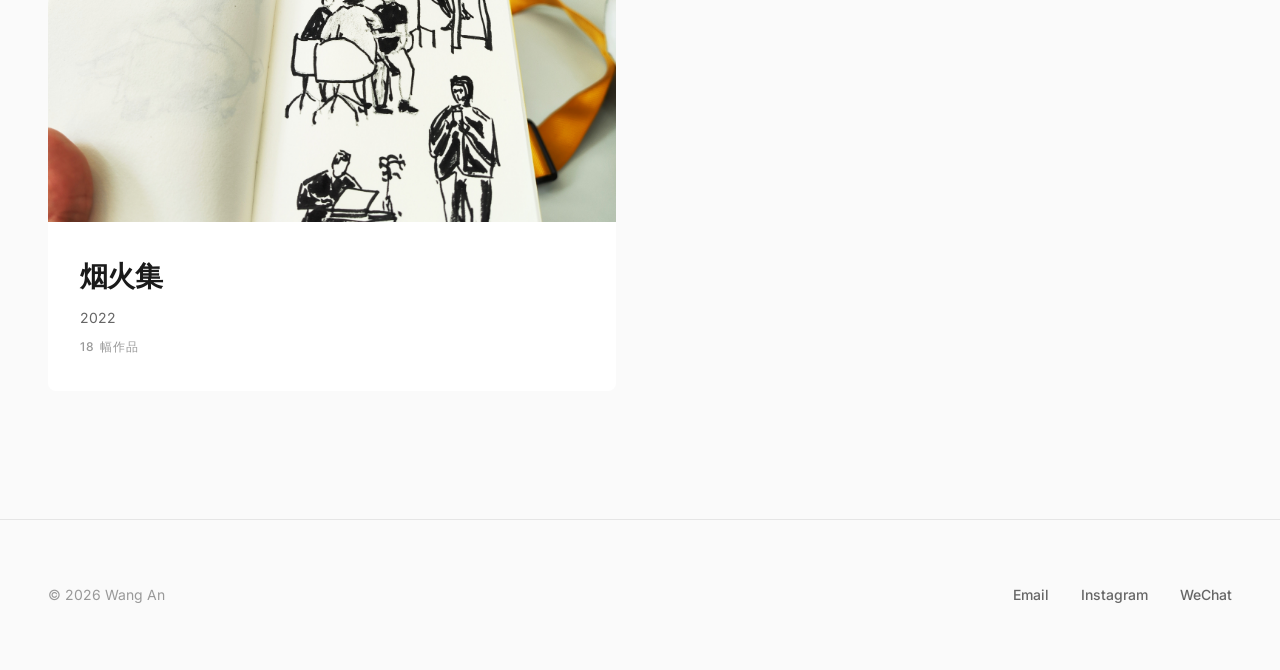
==== commit d6deb55b: "重新排列画册顺序：空杯集2020、转角集2021、烟火集2022" ====
--- a/index.html
+++ b/index.html
@@ -313,13 +313,24 @@
 
     <section class="collections">
       <div class="collections-grid">
+        <a href="empty-cup.html" class="collection-card">
+          <div class="collection-cover">
+            <img src="空杯集/植物园.jpeg" alt="空杯集" loading="lazy">
+          </div>
+          <div class="collection-info">
+            <h2>空杯集</h2>
+            <p>2020</p>
+            <span class="collection-count">15 幅作品</span>
+          </div>
+        </a>
+
         <a href="corner.html" class="collection-card">
           <div class="collection-cover">
             <img src="转角集/图片 1.jpg" alt="转角集" loading="lazy">
           </div>
           <div class="collection-info">
             <h2>转角集</h2>
-            <p>2020</p>
+            <p>2021</p>
             <span class="collection-count">15 幅作品</span>
           </div>
         </a>
@@ -332,17 +343,6 @@
             <h2>烟火集</h2>
             <p>2022</p>
             <span class="collection-count">18 幅作品</span>
-          </div>
-        </a>
-
-        <a href="empty-cup.html" class="collection-card">
-          <div class="collection-cover">
-            <img src="空杯集/植物园.jpeg" alt="空杯集" loading="lazy">
-          </div>
-          <div class="collection-info">
-            <h2>空杯集</h2>
-            <p>2020</p>
-            <span class="collection-count">15 幅作品</span>
           </div>
         </a>
       </div>
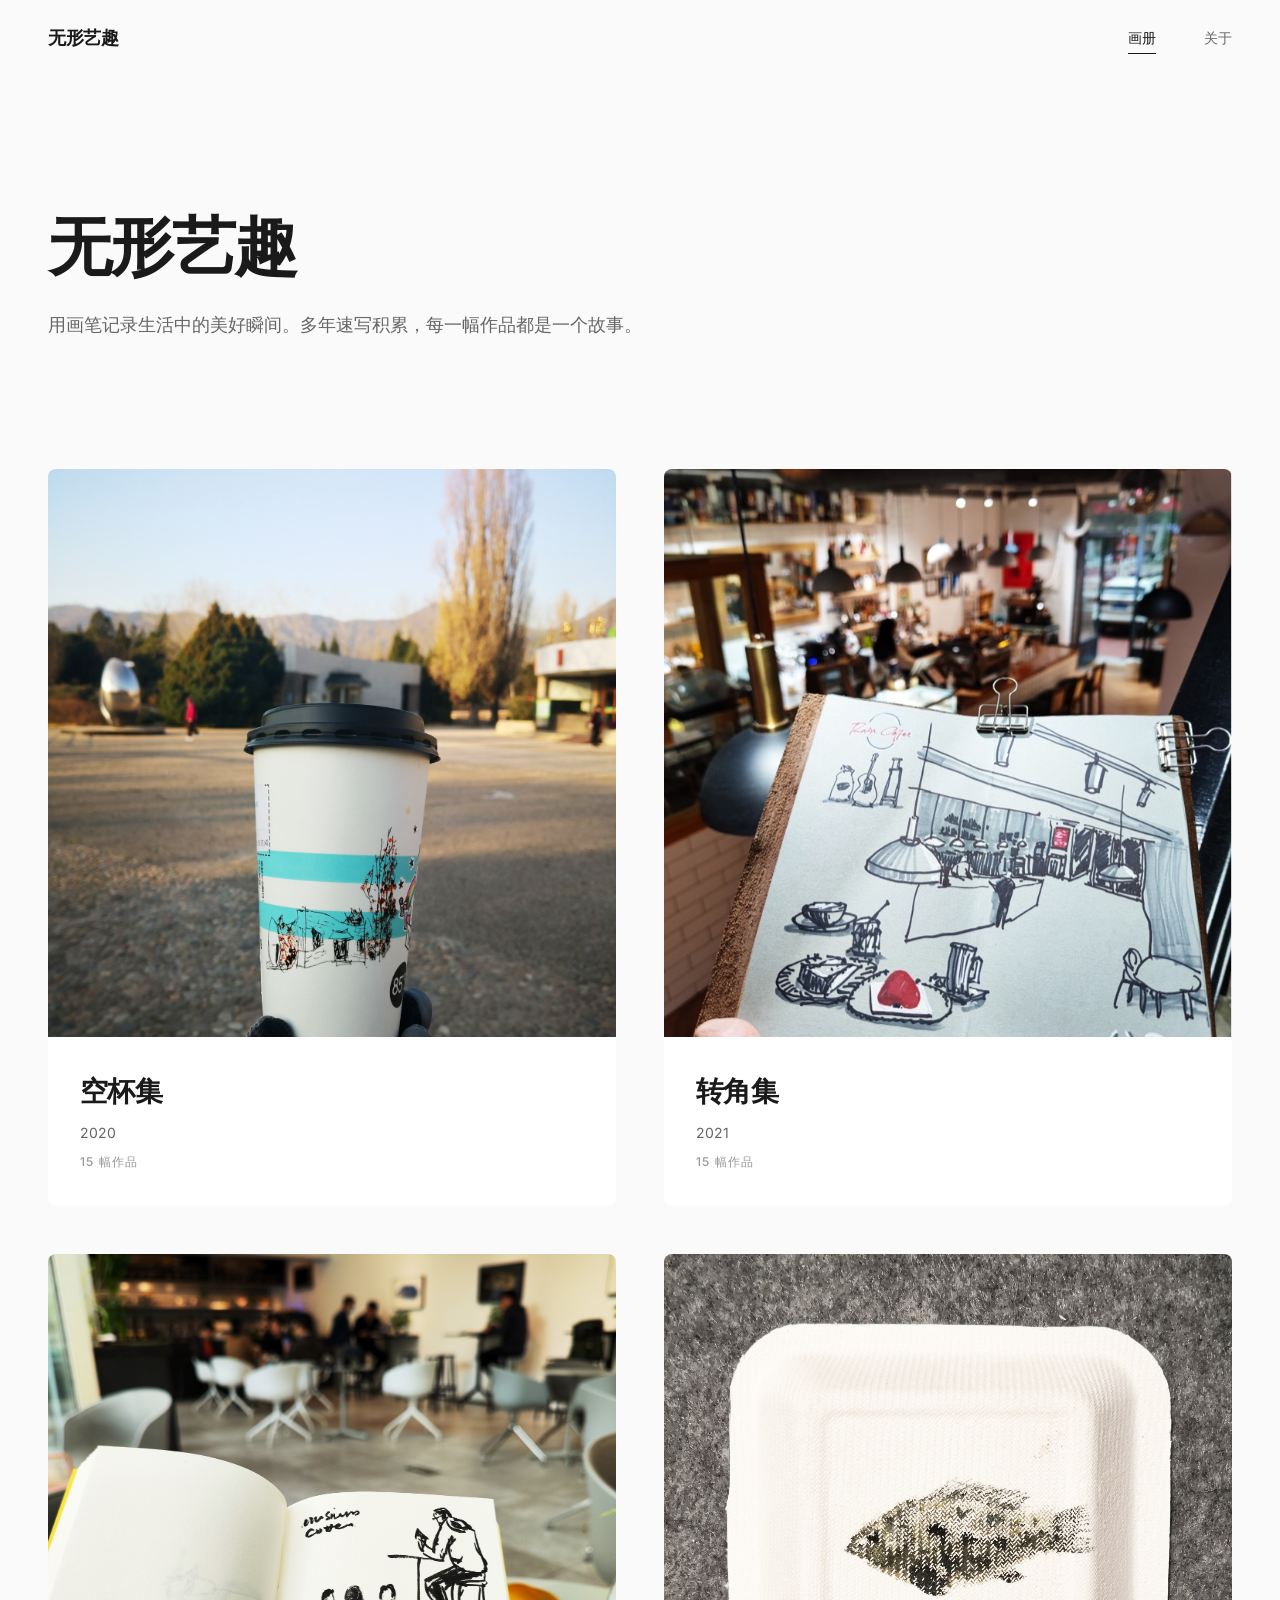
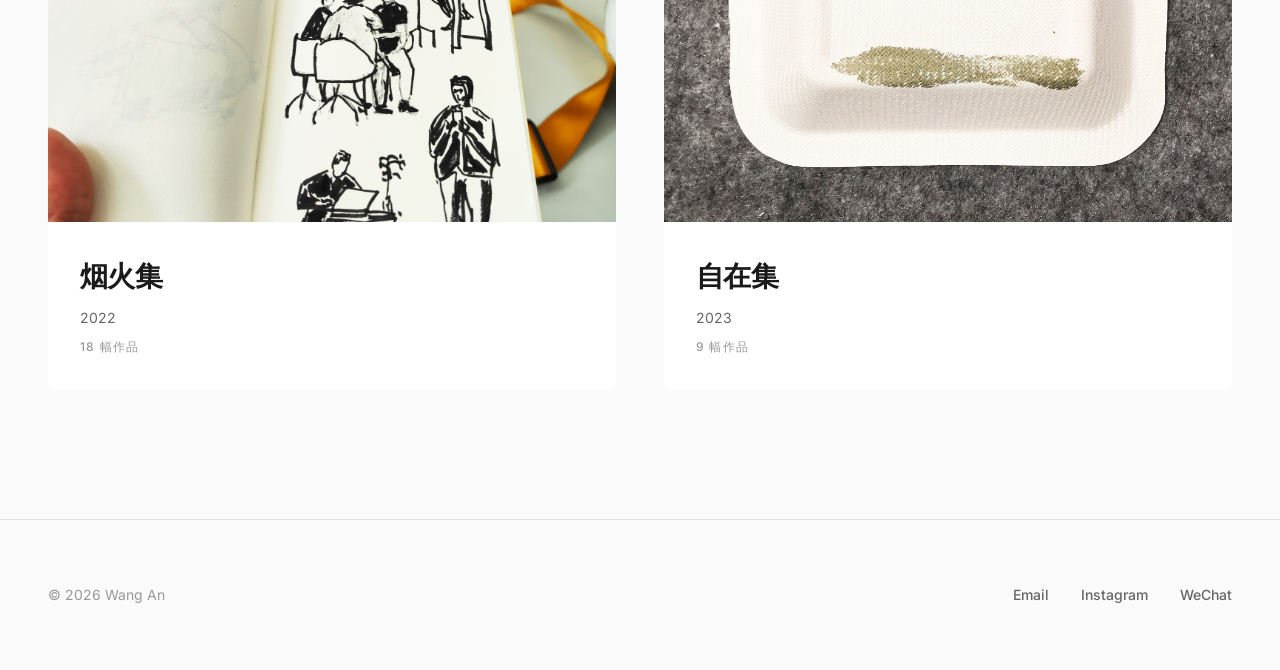
==== commit 5982f3bb: "添加自在集画册（2023年，9幅作品），更新统计数据" ====
--- a/index.html
+++ b/index.html
@@ -345,6 +345,17 @@
             <span class="collection-count">18 幅作品</span>
           </div>
         </a>
+
+        <a href="free.html" class="collection-card">
+          <div class="collection-cover">
+            <img src="自在集/1730866310477.jpg" alt="自在集" loading="lazy">
+          </div>
+          <div class="collection-info">
+            <h2>自在集</h2>
+            <p>2023</p>
+            <span class="collection-count">9 幅作品</span>
+          </div>
+        </a>
       </div>
     </section>
   </main>
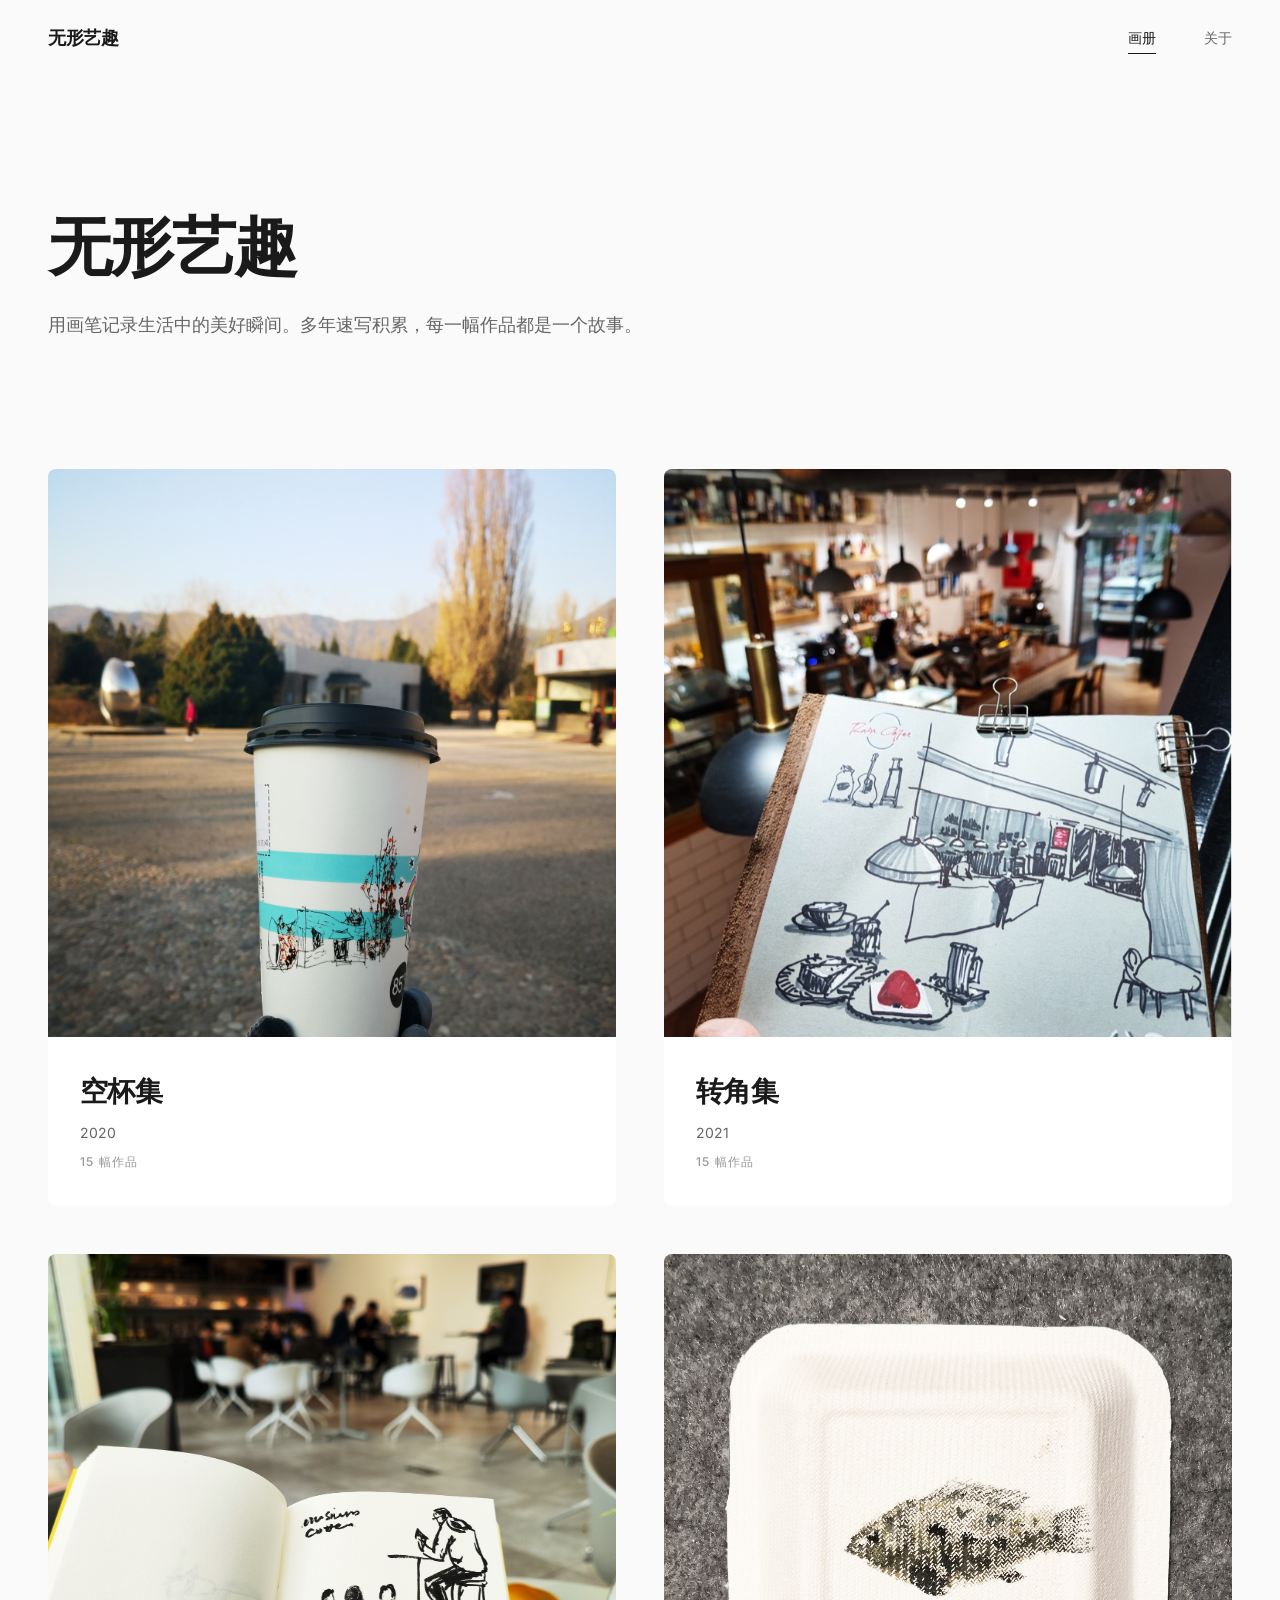
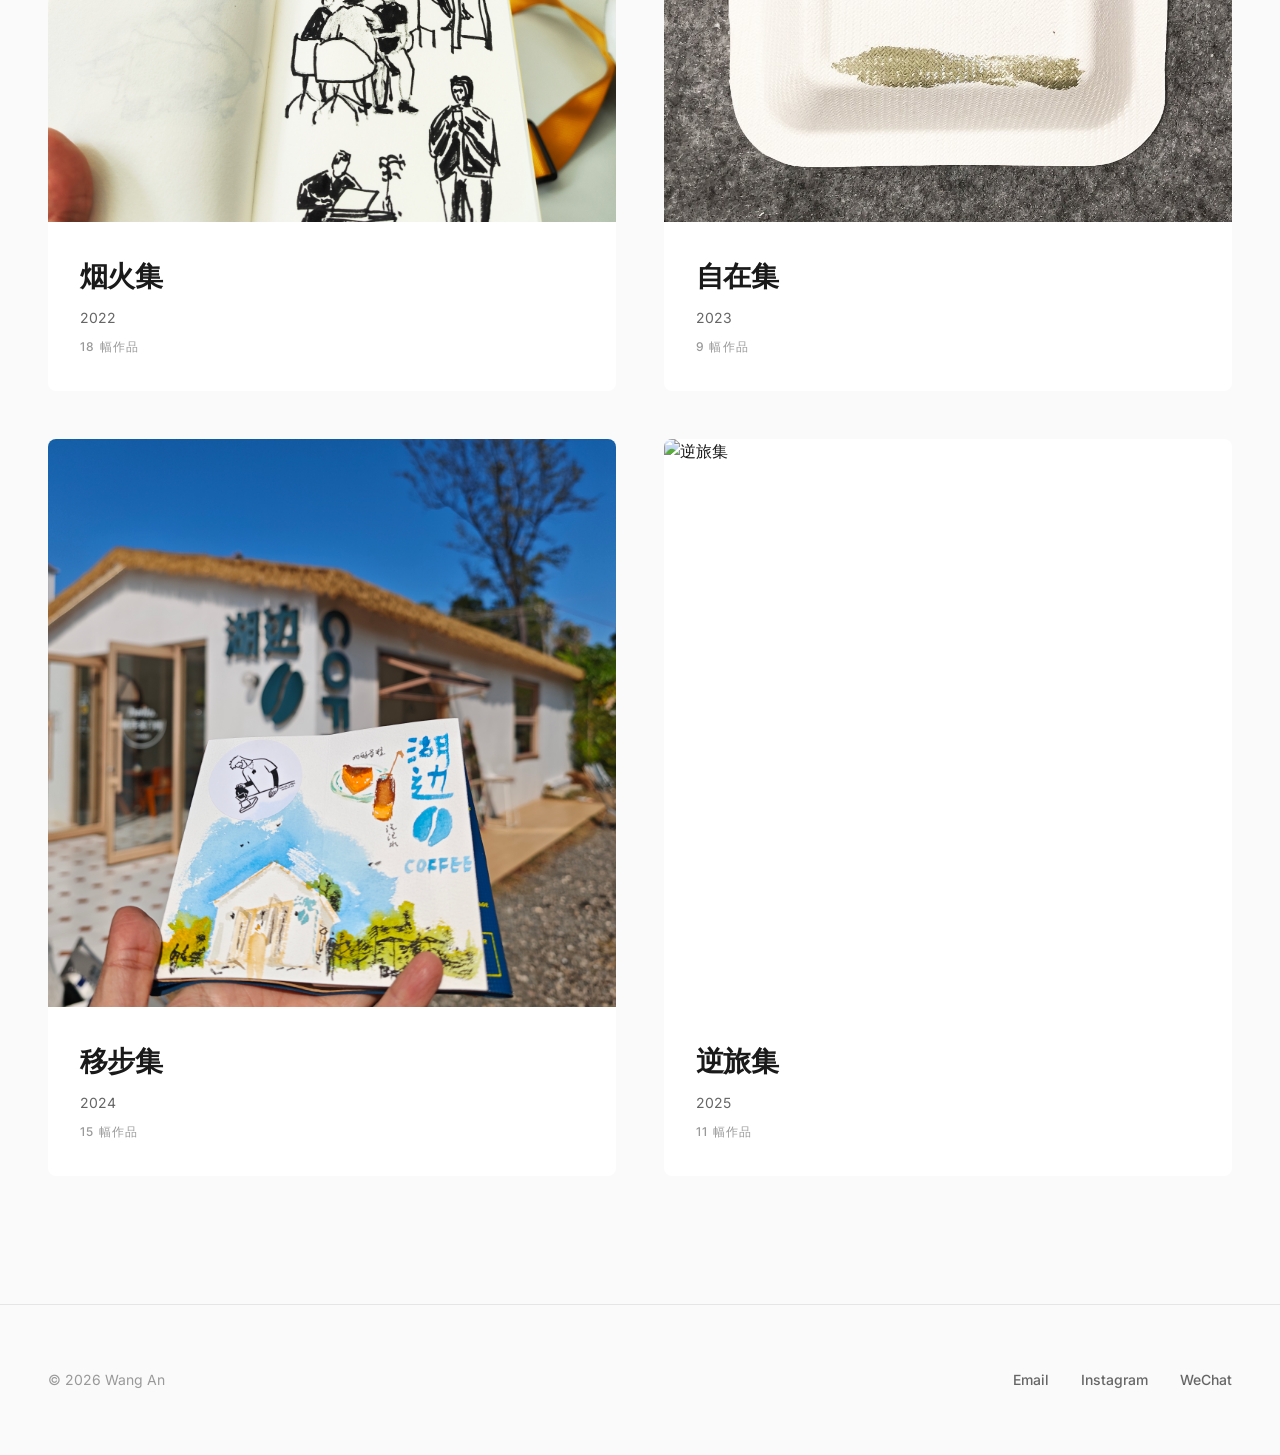
==== commit f2466092: "新增逆旅集并重构速写集模板" ====
--- a/index.html
+++ b/index.html
@@ -3,7 +3,33 @@
 <head>
   <meta charset="UTF-8">
   <meta name="viewport" content="width=device-width, initial-scale=1.0">
-  <title>无形艺趣 | Wang An</title>
+  <title>无形艺趣 | Wang An 速写作品集</title>
+  <meta name="description" content="王安的速写作品集网站，展示多年速写创作画册，记录生活中的美好瞬间。">
+  <meta name="keywords" content="速写, 素描, 画册, 作品集, 王安, 无形艺趣">
+  <meta name="author" content="王安">
+  
+  <!-- Open Graph / Facebook -->
+  <meta property="og:type" content="website">
+  <meta property="og:url" content="https://waanng.cn/">
+  <meta property="og:title" content="无形艺趣 | Wang An 速写作品集">
+  <meta property="og:description" content="王安的速写作品集网站，展示多年创作积累，每一幅作品都是一个故事。">
+  <meta property="og:image" content="https://waanng.cn/逆旅集/IMG_20260205_122130.jpg">
+  
+  <!-- Twitter -->
+  <meta property="twitter:card" content="summary_large_image">
+  <meta property="twitter:url" content="https://waanng.cn/">
+  <meta property="twitter:title" content="无形艺趣 | Wang An 速写作品集">
+  <meta property="twitter:description" content="王安的速写作品集网站，展示多年创作积累，每一幅作品都是一个故事。">
+  <meta property="twitter:image" content="https://waanng.cn/逆旅集/IMG_20260205_122130.jpg">
+  
+  <!-- Google tag (gtag.js) -->
+  <script async src="https://www.googletagmanager.com/gtag/js?id=G-3YR1EKT39S"></script>
+  <script>
+    window.dataLayer = window.dataLayer || [];
+    function gtag(){dataLayer.push(arguments);}
+    gtag('js', new Date());
+    gtag('config', 'G-3YR1EKT39S');
+  </script>
   <link rel="preconnect" href="https://fonts.googleapis.com">
   <link rel="preconnect" href="https://fonts.gstatic.com" crossorigin>
   <link href="https://fonts.googleapis.com/css2?family=Inter:wght@300;400;500;600;700&display=swap" rel="stylesheet">
@@ -287,9 +313,6 @@
       animation: fadeInUp 0.6s ease backwards;
     }
 
-    .collection-card:nth-child(1) { animation-delay: 0.1s; }
-    .collection-card:nth-child(2) { animation-delay: 0.2s; }
-    .collection-card:nth-child(3) { animation-delay: 0.3s; }
   </style>
 </head>
 <body>
@@ -312,50 +335,7 @@
     </section>
 
     <section class="collections">
-      <div class="collections-grid">
-        <a href="empty-cup.html" class="collection-card">
-          <div class="collection-cover">
-            <img src="空杯集/植物园.jpeg" alt="空杯集" loading="lazy">
-          </div>
-          <div class="collection-info">
-            <h2>空杯集</h2>
-            <p>2020</p>
-            <span class="collection-count">15 幅作品</span>
-          </div>
-        </a>
-
-        <a href="corner.html" class="collection-card">
-          <div class="collection-cover">
-            <img src="转角集/图片 1.jpg" alt="转角集" loading="lazy">
-          </div>
-          <div class="collection-info">
-            <h2>转角集</h2>
-            <p>2021</p>
-            <span class="collection-count">15 幅作品</span>
-          </div>
-        </a>
-
-        <a href="fire.html" class="collection-card">
-          <div class="collection-cover">
-            <img src="烟火集/IMG_20220421_121808-01.jpeg" alt="烟火集" loading="lazy">
-          </div>
-          <div class="collection-info">
-            <h2>烟火集</h2>
-            <p>2022</p>
-            <span class="collection-count">18 幅作品</span>
-          </div>
-        </a>
-
-        <a href="free.html" class="collection-card">
-          <div class="collection-cover">
-            <img src="自在集/1730866310477.jpg" alt="自在集" loading="lazy">
-          </div>
-          <div class="collection-info">
-            <h2>自在集</h2>
-            <p>2023</p>
-            <span class="collection-count">9 幅作品</span>
-          </div>
-        </a>
+      <div class="collections-grid" id="collections-grid">
       </div>
     </section>
   </main>
@@ -382,5 +362,7 @@
       }
     });
   </script>
+  <script src="assets/collections-data.js"></script>
+  <script src="assets/index-page.js"></script>
 </body>
 </html>
